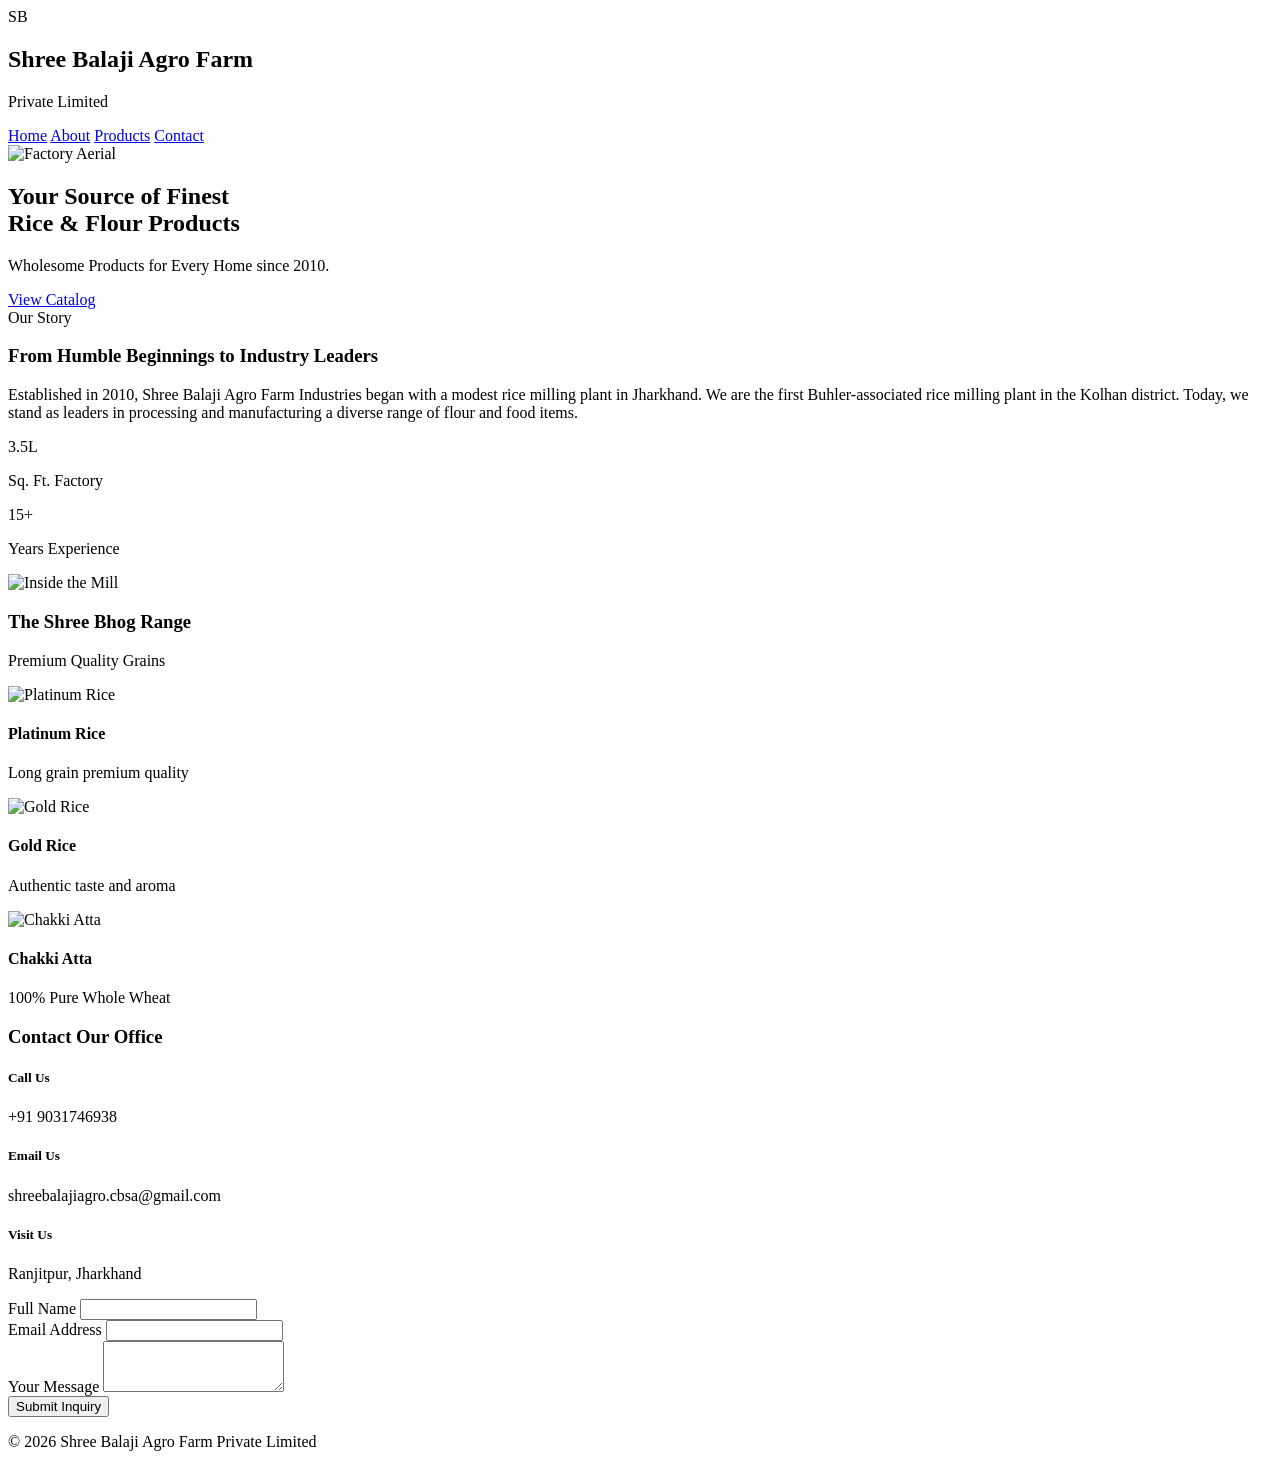
==== index.html @ 54432631 "Add files via upload" ====
<!DOCTYPE html>
<html lang="en">
<head>
    <meta charset="UTF-8">
    <meta name="viewport" content="width=device-width, initial-scale=1.0">
    <title>Shree Balaji Agro Farm Pvt Ltd</title>
    <script src="https://cdn.tailwindcss.com"></script>
    <link href="https://fonts.googleapis.com/css2?family=Playfair+Display:wght@700&family=Inter:wght@300;400;600&display=swap" rel="stylesheet">
    <script>
        tailwind.config = {
            theme: {
                extend: {
                    colors: {
                        'brand-green': '#2D3319',
                        'brand-cream': '#F5F5DC',
                        'brand-gold': '#C5A059',
                    },
                    fontFamily: {
                        serif: ['Playfair Display', 'serif'],
                        sans: ['Inter', 'sans-serif'],
                    }
                }
            }
        }
    </script>
    <style>
        html { scroll-behavior: smooth; }
    </style>
</head>
<body class="bg-brand-green text-brand-cream font-sans">

    <nav class="fixed w-full z-50 bg-brand-green/95 border-b border-white/10">
        <div class="max-w-7xl mx-auto px-4 h-20 flex justify-between items-center">
            <div class="flex items-center gap-4">
                <div class="h-12 w-12 bg-brand-gold rounded-full flex items-center justify-center font-serif text-brand-green font-bold">SB</div>
                <div>
                    <h1 class="text-sm font-semibold uppercase tracking-widest">Shree Balaji Agro Farm</h1>
                    <p class="text-[10px] text-brand-gold uppercase">Private Limited</p>
                </div>
            </div>
            <div class="hidden md:flex gap-8 font-medium text-sm uppercase tracking-widest">
                <a href="#home" class="hover:text-brand-gold transition">Home</a>
                <a href="#about" class="hover:text-brand-gold transition">About</a>
                <a href="#products" class="hover:text-brand-gold transition">Products</a>
                <a href="#contact" class="hover:text-brand-gold transition">Contact</a>
            </div>
        </div>
    </nav>

    <section id="home" class="relative h-screen flex items-center justify-center">
        <div class="absolute inset-0 z-0">
            <img src="images/factory-aerial.jpg" alt="Factory Aerial" class="w-full h-full object-cover opacity-30">
        </div>
        
        <div class="relative z-10 text-center px-4">
            <h2 class="font-serif text-5xl md:text-7xl mb-6 leading-tight">Your Source of Finest <br><span class="text-brand-gold italic">Rice & Flour Products</span></h2>
            <p class="text-lg md:text-xl max-w-2xl mx-auto mb-10 font-light opacity-80">Wholesome Products for Every Home since 2010.</p>
            <a href="#products" class="px-10 py-4 border border-brand-gold text-brand-gold hover:bg-brand-gold hover:text-brand-green transition-all duration-500 font-bold uppercase tracking-[0.2em] text-sm">View Catalog</a>
        </div>
    </section>

    <section id="about" class="py-24 px-6 bg-black/20">
        <div class="max-w-6xl mx-auto grid md:grid-cols-2 gap-16 items-center">
            <div>
                <span class="text-brand-gold uppercase tracking-widest text-sm font-bold">Our Story</span>
                <h3 class="font-serif text-4xl mt-4 mb-6">From Humble Beginnings to Industry Leaders</h3>
                <p class="text-lg leading-relaxed text-brand-cream/70 mb-8">
                    Established in 2010, Shree Balaji Agro Farm Industries began with a modest rice milling plant in Jharkhand. We are the first Buhler-associated rice milling plant in the Kolhan district. Today, we stand as leaders in processing and manufacturing a diverse range of flour and food items.
                </p>
                <div class="grid grid-cols-2 gap-8 border-t border-brand-gold/30 pt-8">
                    <div>
                        <p class="text-4xl font-serif text-brand-gold">3.5L</p>
                        <p class="text-xs uppercase tracking-widest opacity-60">Sq. Ft. Factory</p>
                    </div>
                    <div>
                        <p class="text-4xl font-serif text-brand-gold">15+</p>
                        <p class="text-xs uppercase tracking-widest opacity-60">Years Experience</p>
                    </div>
                </div>
            </div>
            <div class="relative">
                <img src="images/factory-inside.jpg" alt="Inside the Mill" class="rounded-sm shadow-2xl grayscale hover:grayscale-0 transition duration-700 border border-white/10">
            </div>
        </div>
    </section>

    <section id="products" class="py-24 px-6">
        <div class="max-w-7xl mx-auto">
            <div class="text-center mb-20">
                <h3 class="font-serif text-5xl mb-4">The Shree Bhog Range</h3>
                <p class="text-brand-gold uppercase tracking-[0.3em] text-xs">Premium Quality Grains</p>
            </div>
            
            <div class="grid grid-cols-1 md:grid-cols-3 gap-10">
                <div class="group border border-white/5 bg-white/5 p-8 text-center hover:bg-white/10 transition">
                    <img src="images/rice-platinum.png" alt="Platinum Rice" class="h-64 mx-auto mb-6 object-contain group-hover:scale-105 transition duration-500">
                    <h4 class="font-serif text-2xl text-brand-gold">Platinum Rice</h4>
                    <p class="text-sm opacity-60 mt-2 italic font-light">Long grain premium quality</p>
                </div>
                <div class="group border border-white/5 bg-white/5 p-8 text-center hover:bg-white/10 transition">
                    <img src="images/rice-gold.png" alt="Gold Rice" class="h-64 mx-auto mb-6 object-contain group-hover:scale-105 transition duration-500">
                    <h4 class="font-serif text-2xl text-brand-gold">Gold Rice</h4>
                    <p class="text-sm opacity-60 mt-2 italic font-light">Authentic taste and aroma</p>
                </div>
                <div class="group border border-white/5 bg-white/5 p-8 text-center hover:bg-white/10 transition">
                    <img src="images/atta-chakki.png" alt="Chakki Atta" class="h-64 mx-auto mb-6 object-contain group-hover:scale-105 transition duration-500">
                    <h4 class="font-serif text-2xl text-brand-gold">Chakki Atta</h4>
                    <p class="text-sm opacity-60 mt-2 italic font-light">100% Pure Whole Wheat</p>
                </div>
            </div>
        </div>
    </section>

    <section id="contact" class="py-24 px-6 bg-brand-cream text-brand-green">
        <div class="max-w-5xl mx-auto text-center">
            <h3 class="font-serif text-5xl mb-12">Contact Our Office</h3>
            <div class="grid md:grid-cols-3 gap-12 mb-16">
                <div>
                    <h5 class="font-bold uppercase text-xs tracking-widest mb-2">Call Us</h5>
                    <p class="text-xl">+91 9031746938</p>
                </div>
                <div>
                    <h5 class="font-bold uppercase text-xs tracking-widest mb-2">Email Us</h5>
                    <p class="text-xl">shreebalajiagro.cbsa@gmail.com</p>
                </div>
                <div>
                    <h5 class="font-bold uppercase text-xs tracking-widest mb-2">Visit Us</h5>
                    <p class="text-xl">Ranjitpur, Jharkhand</p>
                </div>
            </div>
            
            <div class="max-w-2xl mx-auto bg-white p-10 shadow-xl">
                <form class="grid grid-cols-1 gap-6 text-left">
                    <div>
                        <label class="text-xs font-bold uppercase tracking-widest mb-2 block">Full Name</label>
                        <input type="text" class="w-full border-b-2 border-brand-green/10 py-2 focus:border-brand-green outline-none transition">
                    </div>
                    <div>
                        <label class="text-xs font-bold uppercase tracking-widest mb-2 block">Email Address</label>
                        <input type="email" class="w-full border-b-2 border-brand-green/10 py-2 focus:border-brand-green outline-none transition">
                    </div>
                    <div>
                        <label class="text-xs font-bold uppercase tracking-widest mb-2 block">Your Message</label>
                        <textarea rows="3" class="w-full border-b-2 border-brand-green/10 py-2 focus:border-brand-green outline-none transition"></textarea>
                    </div>
                    <button class="bg-brand-green text-brand-cream py-4 font-bold uppercase tracking-widest mt-4 hover:bg-black transition">Submit Inquiry</button>
                </form>
            </div>
        </div>
    </section>

    <footer class="py-12 bg-brand-green text-center">
        <p class="text-[10px] uppercase tracking-[0.5em] opacity-40">© 2026 Shree Balaji Agro Farm Private Limited</p>
    </footer>

</body>
</html>
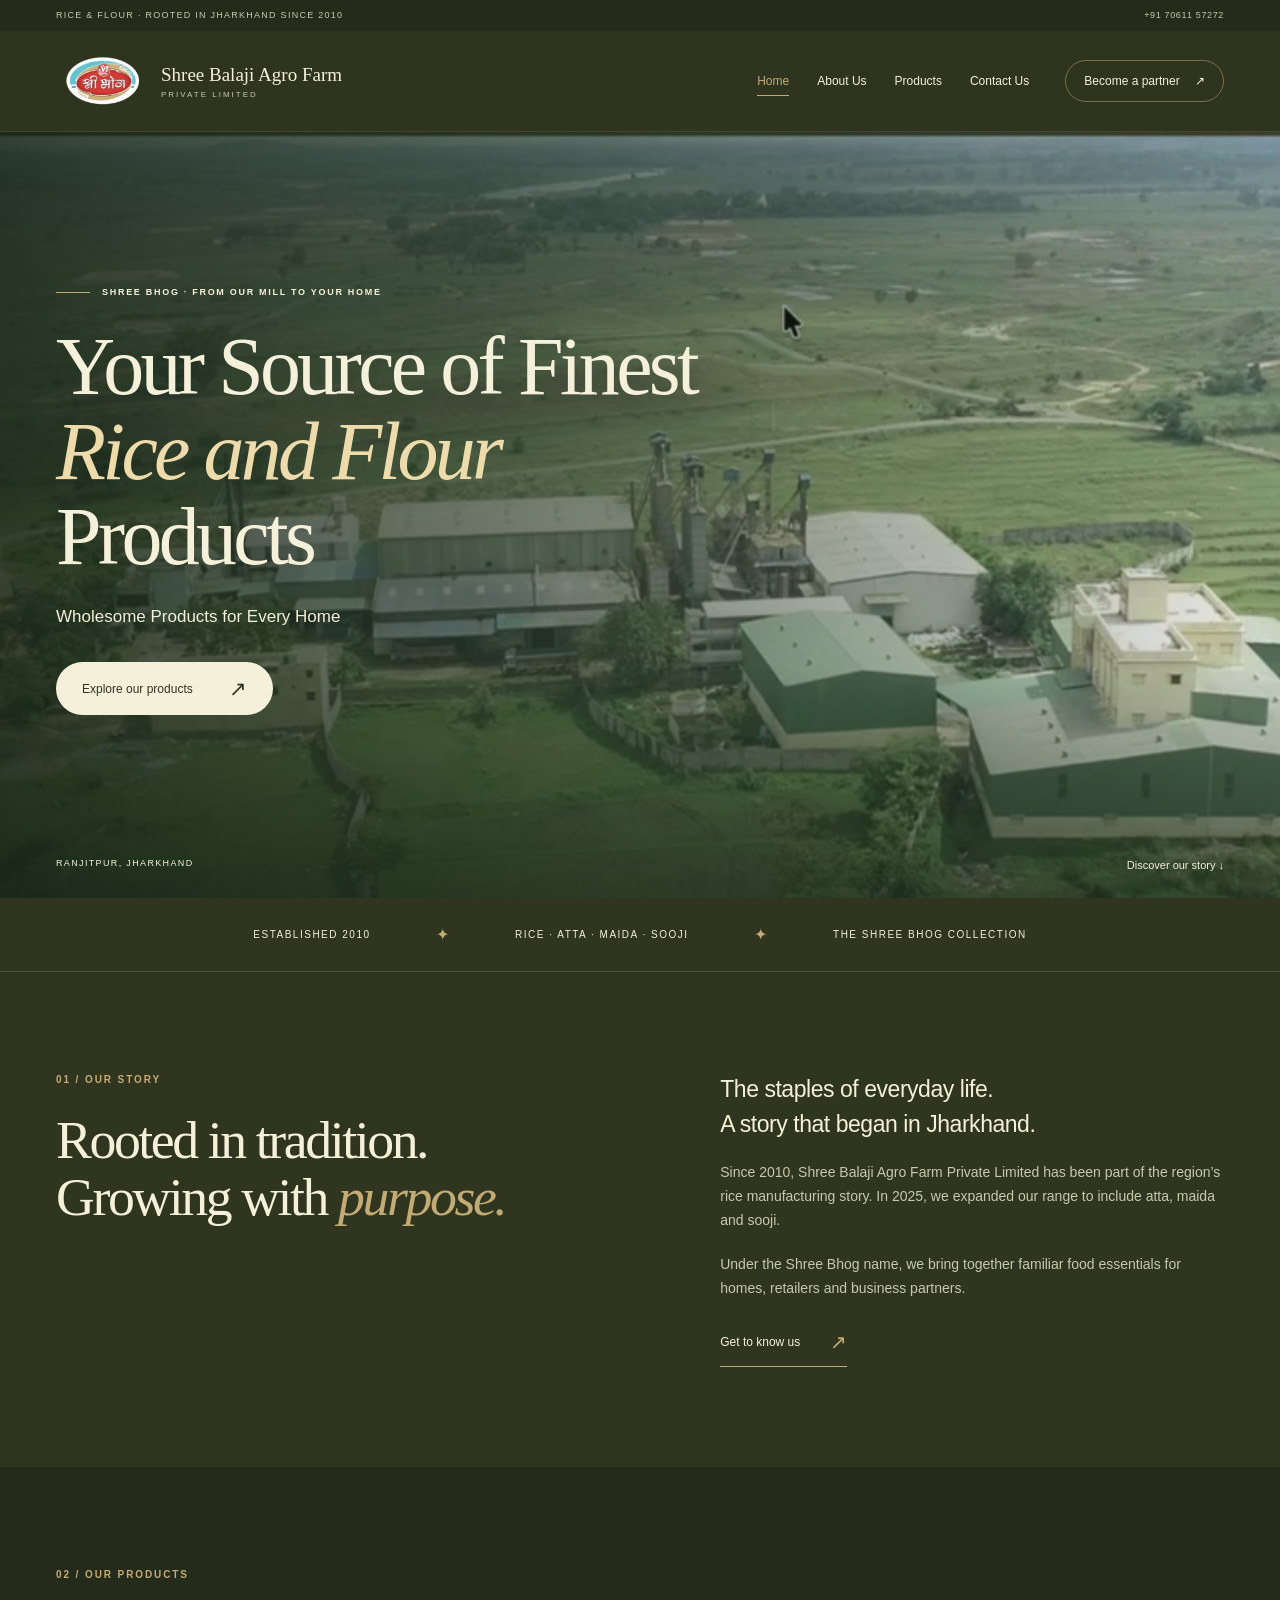
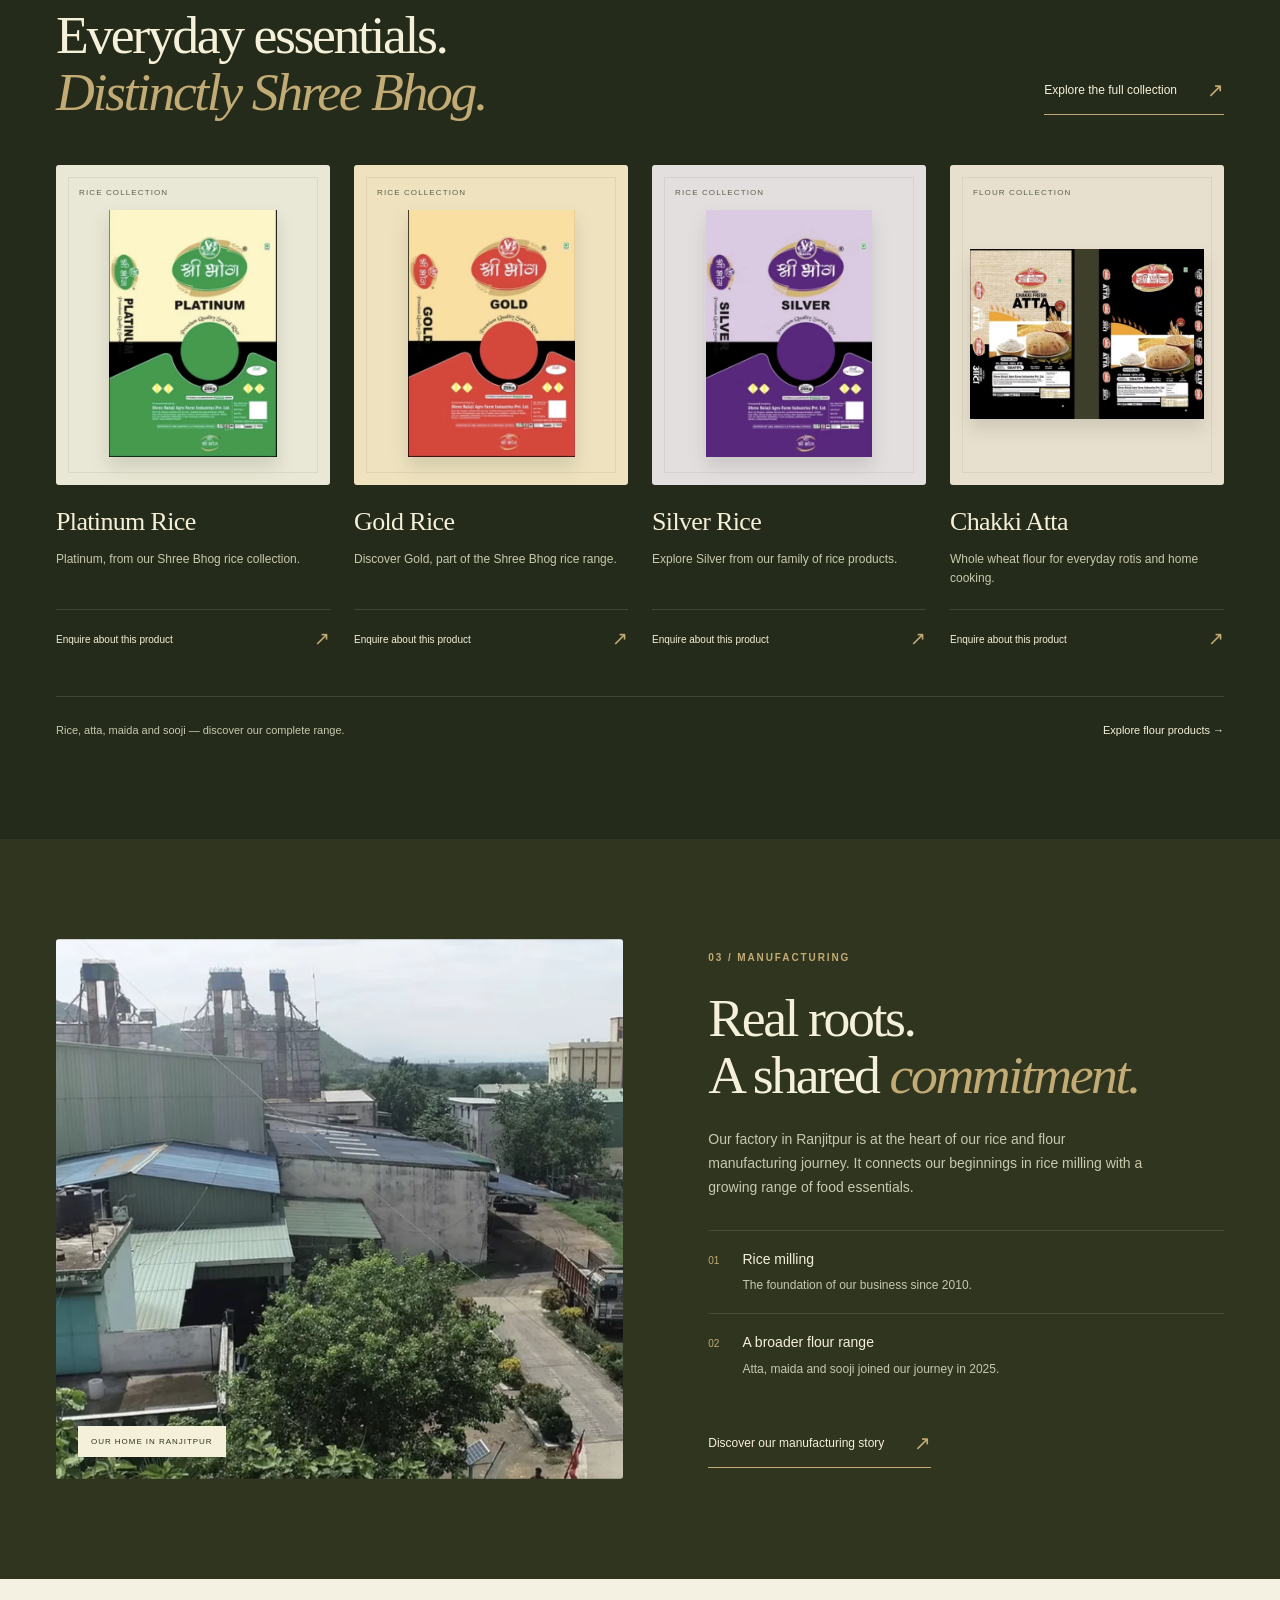
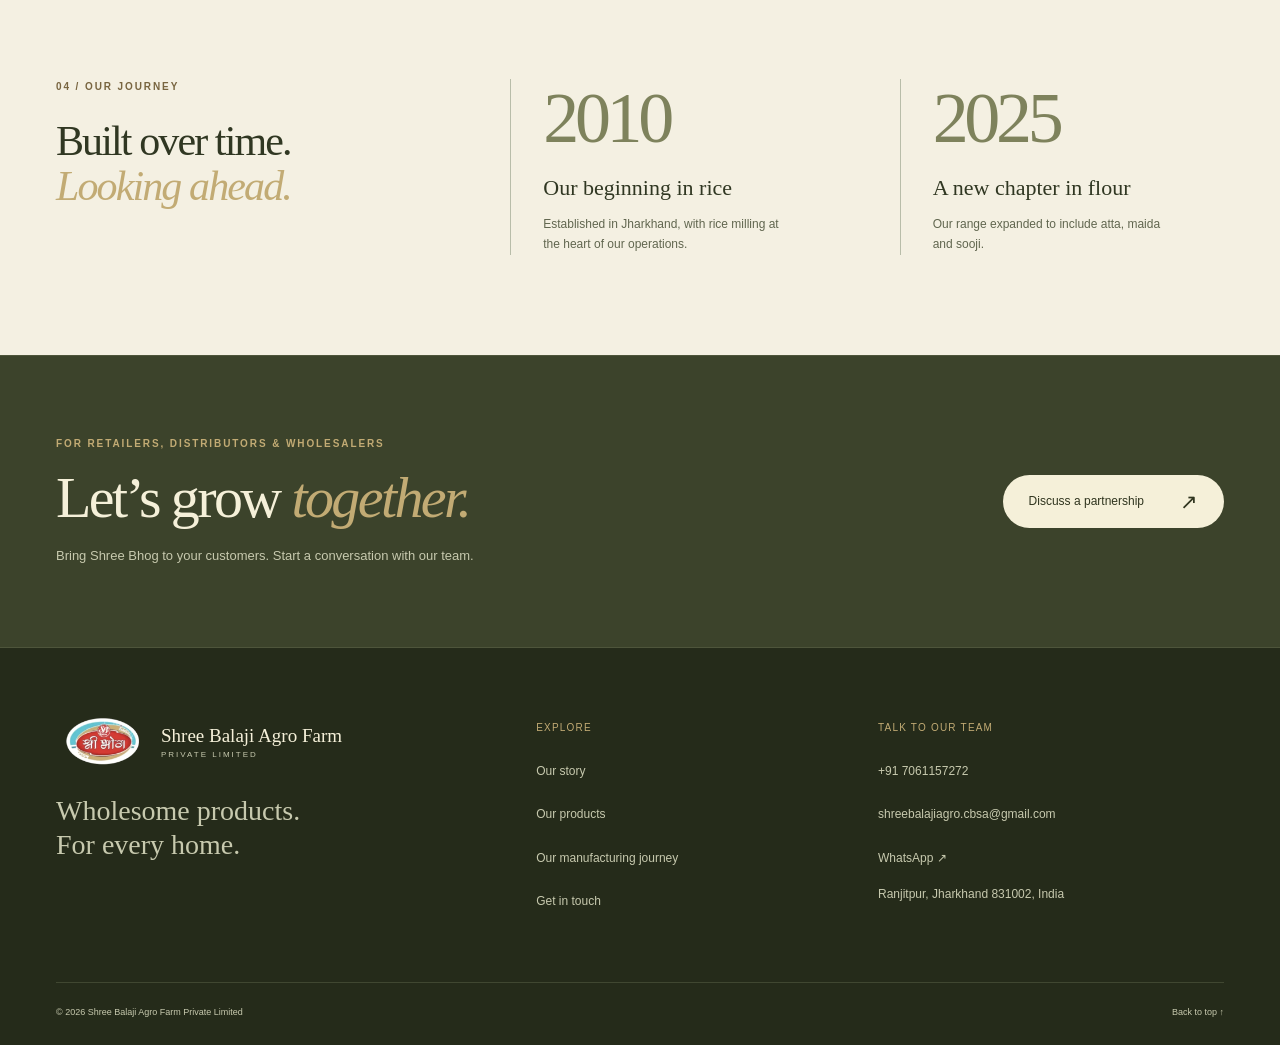
==== commit ea7e45dd: "Build four-page Wix-inspired website with preserved assets and webhook-ready enquiries" ====
--- a/index.html
+++ b/index.html
@@ -1,157 +1,207 @@
-<!DOCTYPE html>
+<!doctype html>
 <html lang="en">
-<head>
-    <meta charset="UTF-8">
-    <meta name="viewport" content="width=device-width, initial-scale=1.0">
-    <title>Shree Balaji Agro Farm Pvt Ltd</title>
-    <script src="https://cdn.tailwindcss.com"></script>
-    <link href="https://fonts.googleapis.com/css2?family=Playfair+Display:wght@700&family=Inter:wght@300;400;600&display=swap" rel="stylesheet">
-    <script>
-        tailwind.config = {
-            theme: {
-                extend: {
-                    colors: {
-                        'brand-green': '#2D3319',
-                        'brand-cream': '#F5F5DC',
-                        'brand-gold': '#C5A059',
-                    },
-                    fontFamily: {
-                        serif: ['Playfair Display', 'serif'],
-                        sans: ['Inter', 'sans-serif'],
-                    }
-                }
-            }
-        }
+  <head>
+    <meta charset="utf-8">
+    <meta name="viewport" content="width=device-width, initial-scale=1">
+    <meta name="theme-color" content="#30351f"><title>Shree Balaji Agro Farm Private Limited | Rice & Flour</title>
+    <meta name="description" content="Discover Shree Bhog rice, atta, maida and sooji from Shree Balaji Agro Farm Private Limited in Ranjitpur, Jharkhand.">
+    <meta property="og:title" content="Shree Balaji Agro Farm Private Limited | Rice & Flour">
+    <meta property="og:description" content="Discover Shree Bhog rice, atta, maida and sooji from Shree Balaji Agro Farm Private Limited in Ranjitpur, Jharkhand.">
+    <meta property="og:type" content="website">
+    <link rel="icon" href="assets/images/logo-600.webp" type="image/webp">
+    <link rel="stylesheet" href="css/styles.css">
+    <script src="js/config.js" defer>
     </script>
-    <style>
-        html { scroll-behavior: smooth; }
-    </style>
-</head>
-<body class="bg-brand-green text-brand-cream font-sans">
-
-    <nav class="fixed w-full z-50 bg-brand-green/95 border-b border-white/10">
-        <div class="max-w-7xl mx-auto px-4 h-20 flex justify-between items-center">
-            <div class="flex items-center gap-4">
-                <div class="h-12 w-12 bg-brand-gold rounded-full flex items-center justify-center font-serif text-brand-green font-bold">SB</div>
-                <div>
-                    <h1 class="text-sm font-semibold uppercase tracking-widest">Shree Balaji Agro Farm</h1>
-                    <p class="text-[10px] text-brand-gold uppercase">Private Limited</p>
-                </div>
+    <script src="js/script.js" defer>
+    </script>
+  </head>
+  <body id="top"><a class="skip-link" href="#main">Skip to content</a>
+    <div class="topbar"><span>RICE & FLOUR · ROOTED IN JHARKHAND SINCE 2010</span><a href="tel:+917061157272">+91 70611 57272</a>
+    </div>
+    <header class="site-header">
+      <div class="header-inner"><a class="brand" href="index.html" aria-label="Shree Balaji Agro Farm Private Limited home"><img src="assets/images/logo-600.webp" width="91" height="55" alt="Shree Bhog"><span>Shree Balaji Agro Farm<small>PRIVATE LIMITED</small></span></a>
+        <button class="menu-toggle" type="button" aria-expanded="false" aria-controls="main-nav" hidden>Menu <span aria-hidden="true">☰</span>
+        </button>
+        <nav id="main-nav" aria-label="Main navigation"><a href="index.html" aria-current=page>Home</a><a href="about.html" >About Us</a><a href="products.html" >Products</a><a href="contact.html" >Contact Us</a><a class="nav-cta" href="contact.html?business=Distributor">Become a partner <span aria-hidden="true">↗</span></a>
+        </nav>
+      </div>
+    </header>
+    <main id="main">
+      <section class="home-hero" aria-labelledby="hero-title"><img class="hero-image" src="assets/images/factory-aerial-1600.webp" srcset="assets/images/factory-aerial-800.webp 800w, assets/images/factory-aerial-1600.webp 1600w, assets/images/factory-aerial-2400.webp 2400w" sizes="(max-width: 760px) 100vw, 90vw" alt="Aerial view of the Shree Balaji Agro Farm premises in Ranjitpur" width="2612" height="774" fetchpriority=high decoding="async">
+        <div class="hero-shade">
+        </div>
+        <div class="wrap hero-content">
+          <p class="eyebrow"><span class="gold-line"></span> SHREE BHOG · FROM OUR MILL TO YOUR HOME
+          </p>
+          <h1 id="hero-title">Your Source of Finest<br><em>Rice and Flour</em><br>Products
+          </h1>
+          <p class="hero-tagline">Wholesome Products for Every Home
+          </p>
+          <a class="button button-cream" href="products.html">Explore our products <span aria-hidden="true">↗</span></a>
+        </div>
+        <div class="hero-caption"><span>RANJITPUR, JHARKHAND</span><a href="#introduction">Discover our story ↓</a>
+        </div>
+      </section>
+      <div class="heritage-strip"><span>ESTABLISHED 2010</span><span class="ornament">✦</span><span>RICE · ATTA · MAIDA · SOOJI</span><span class="ornament">✦</span><span>THE SHREE BHOG COLLECTION</span>
+      </div>
+      <section id="introduction" class="wrap section intro-grid">
+        <div class="reveal">
+          <p class="eyebrow">01 / OUR STORY
+          </p>
+          <h2>Rooted in tradition.<br>Growing with <em>purpose.</em>
+          </h2>
+        </div>
+        <div class="intro-copy reveal">
+          <p class="lead">The staples of everyday life.<br>A story that began in Jharkhand.
+          </p>
+          <p>Since 2010, Shree Balaji Agro Farm Private Limited has been part of the region’s rice manufacturing story. In 2025, we expanded our range to include atta, maida and sooji.
+          </p>
+          <p>Under the Shree Bhog name, we bring together familiar food essentials for homes, retailers and business partners.
+          </p>
+          <a class="text-link" href="about.html">Get to know us <span aria-hidden="true">↗</span></a>
+        </div>
+      </section>
+      <section class="collection section">
+        <div class="wrap">
+          <div class="section-heading reveal">
+            <div>
+              <p class="eyebrow">02 / OUR PRODUCTS
+              </p>
+              <h2>Everyday essentials.<br><em>Distinctly Shree Bhog.</em>
+              </h2>
             </div>
-            <div class="hidden md:flex gap-8 font-medium text-sm uppercase tracking-widest">
-                <a href="#home" class="hover:text-brand-gold transition">Home</a>
-                <a href="#about" class="hover:text-brand-gold transition">About</a>
-                <a href="#products" class="hover:text-brand-gold transition">Products</a>
-                <a href="#contact" class="hover:text-brand-gold transition">Contact</a>
+            <a class="text-link" href="products.html">Explore the full collection <span aria-hidden="true">↗</span></a>
+          </div>
+          <div class="product-grid featured">
+            <article class="product-card">
+              <div class="product-art rice-platinum"><span class="product-kicker">RICE COLLECTION</span><img src="assets/images/rice-platinum-600.webp" alt="Platinum Rice original packaging artwork" width="400" height="560" loading="lazy" decoding="async">
+              </div>
+              <div class="product-body">
+                <h3>Platinum Rice
+                </h3>
+                <p>Platinum, from our Shree Bhog rice collection.
+                </p>
+                <a class="product-enquiry" href="contact.html?product=Platinum%20Rice">Enquire about this product <span aria-hidden="true">↗</span><span class="sr-only">: Platinum Rice</span></a>
+              </div>
+            </article>
+            <article class="product-card">
+              <div class="product-art rice-gold"><span class="product-kicker">RICE COLLECTION</span><img src="assets/images/rice-gold-600.webp" alt="Gold Rice original packaging artwork" width="400" height="560" loading="lazy" decoding="async">
+              </div>
+              <div class="product-body">
+                <h3>Gold Rice
+                </h3>
+                <p>Discover Gold, part of the Shree Bhog rice range.
+                </p>
+                <a class="product-enquiry" href="contact.html?product=Gold%20Rice">Enquire about this product <span aria-hidden="true">↗</span><span class="sr-only">: Gold Rice</span></a>
+              </div>
+            </article>
+            <article class="product-card">
+              <div class="product-art rice-silver"><span class="product-kicker">RICE COLLECTION</span><img src="assets/images/rice-silver-600.webp" alt="Silver Rice original packaging artwork" width="400" height="560" loading="lazy" decoding="async">
+              </div>
+              <div class="product-body">
+                <h3>Silver Rice
+                </h3>
+                <p>Explore Silver from our family of rice products.
+                </p>
+                <a class="product-enquiry" href="contact.html?product=Silver%20Rice">Enquire about this product <span aria-hidden="true">↗</span><span class="sr-only">: Silver Rice</span></a>
+              </div>
+            </article>
+            <article class="product-card">
+              <div class="product-art atta-chakki"><span class="product-kicker">FLOUR COLLECTION</span><img src="assets/images/atta-chakki-600.webp" alt="Chakki Atta original packaging artwork" width="400" height="560" loading="lazy" decoding="async">
+              </div>
+              <div class="product-body">
+                <h3>Chakki Atta
+                </h3>
+                <p>Whole wheat flour for everyday rotis and home cooking.
+                </p>
+                <a class="product-enquiry" href="contact.html?product=Chakki%20Atta">Enquire about this product <span aria-hidden="true">↗</span><span class="sr-only">: Chakki Atta</span></a>
+              </div>
+            </article>
+          </div>
+          <div class="collection-bottom"><span>Rice, atta, maida and sooji — discover our complete range.</span><a href="products.html#flour">Explore flour products →</a>
+          </div>
+        </div>
+      </section>
+      <section class="wrap section factory-grid">
+        <div class="factory-photo reveal"><img class="" src="assets/images/factory-inside-1600.webp" srcset="assets/images/factory-inside-800.webp 800w, assets/images/factory-inside-1600.webp 1600w, assets/images/factory-inside-2400.webp 1642w" sizes="(max-width: 760px) 100vw, 90vw" alt="Exterior buildings and courtyard at the Shree Balaji Agro Farm premises" width="1642" height="794" loading=lazy decoding="async"><span>OUR HOME IN RANJITPUR</span>
+        </div>
+        <div class="factory-copy reveal">
+          <p class="eyebrow">03 / MANUFACTURING
+          </p>
+          <h2>Real roots.<br>A shared <em>commitment.</em>
+          </h2>
+          <p>Our factory in Ranjitpur is at the heart of our rice and flour manufacturing journey. It connects our beginnings in rice milling with a growing range of food essentials.
+          </p>
+          <div class="simple-facts">
+            <div><span>01</span>
+              <p><strong>Rice milling</strong>The foundation of our business since 2010.
+              </p>
             </div>
-        </div>
-    </nav>
-
-    <section id="home" class="relative h-screen flex items-center justify-center">
-        <div class="absolute inset-0 z-0">
-            <img src="images/factory-aerial.jpg" alt="Factory Aerial" class="w-full h-full object-cover opacity-30">
-        </div>
-        
-        <div class="relative z-10 text-center px-4">
-            <h2 class="font-serif text-5xl md:text-7xl mb-6 leading-tight">Your Source of Finest <br><span class="text-brand-gold italic">Rice & Flour Products</span></h2>
-            <p class="text-lg md:text-xl max-w-2xl mx-auto mb-10 font-light opacity-80">Wholesome Products for Every Home since 2010.</p>
-            <a href="#products" class="px-10 py-4 border border-brand-gold text-brand-gold hover:bg-brand-gold hover:text-brand-green transition-all duration-500 font-bold uppercase tracking-[0.2em] text-sm">View Catalog</a>
-        </div>
-    </section>
-
-    <section id="about" class="py-24 px-6 bg-black/20">
-        <div class="max-w-6xl mx-auto grid md:grid-cols-2 gap-16 items-center">
-            <div>
-                <span class="text-brand-gold uppercase tracking-widest text-sm font-bold">Our Story</span>
-                <h3 class="font-serif text-4xl mt-4 mb-6">From Humble Beginnings to Industry Leaders</h3>
-                <p class="text-lg leading-relaxed text-brand-cream/70 mb-8">
-                    Established in 2010, Shree Balaji Agro Farm Industries began with a modest rice milling plant in Jharkhand. We are the first Buhler-associated rice milling plant in the Kolhan district. Today, we stand as leaders in processing and manufacturing a diverse range of flour and food items.
-                </p>
-                <div class="grid grid-cols-2 gap-8 border-t border-brand-gold/30 pt-8">
-                    <div>
-                        <p class="text-4xl font-serif text-brand-gold">3.5L</p>
-                        <p class="text-xs uppercase tracking-widest opacity-60">Sq. Ft. Factory</p>
-                    </div>
-                    <div>
-                        <p class="text-4xl font-serif text-brand-gold">15+</p>
-                        <p class="text-xs uppercase tracking-widest opacity-60">Years Experience</p>
-                    </div>
-                </div>
+            <div><span>02</span>
+              <p><strong>A broader flour range</strong>Atta, maida and sooji joined our journey in 2025.
+              </p>
             </div>
-            <div class="relative">
-                <img src="images/factory-inside.jpg" alt="Inside the Mill" class="rounded-sm shadow-2xl grayscale hover:grayscale-0 transition duration-700 border border-white/10">
-            </div>
-        </div>
-    </section>
-
-    <section id="products" class="py-24 px-6">
-        <div class="max-w-7xl mx-auto">
-            <div class="text-center mb-20">
-                <h3 class="font-serif text-5xl mb-4">The Shree Bhog Range</h3>
-                <p class="text-brand-gold uppercase tracking-[0.3em] text-xs">Premium Quality Grains</p>
-            </div>
-            
-            <div class="grid grid-cols-1 md:grid-cols-3 gap-10">
-                <div class="group border border-white/5 bg-white/5 p-8 text-center hover:bg-white/10 transition">
-                    <img src="images/rice-platinum.png" alt="Platinum Rice" class="h-64 mx-auto mb-6 object-contain group-hover:scale-105 transition duration-500">
-                    <h4 class="font-serif text-2xl text-brand-gold">Platinum Rice</h4>
-                    <p class="text-sm opacity-60 mt-2 italic font-light">Long grain premium quality</p>
-                </div>
-                <div class="group border border-white/5 bg-white/5 p-8 text-center hover:bg-white/10 transition">
-                    <img src="images/rice-gold.png" alt="Gold Rice" class="h-64 mx-auto mb-6 object-contain group-hover:scale-105 transition duration-500">
-                    <h4 class="font-serif text-2xl text-brand-gold">Gold Rice</h4>
-                    <p class="text-sm opacity-60 mt-2 italic font-light">Authentic taste and aroma</p>
-                </div>
-                <div class="group border border-white/5 bg-white/5 p-8 text-center hover:bg-white/10 transition">
-                    <img src="images/atta-chakki.png" alt="Chakki Atta" class="h-64 mx-auto mb-6 object-contain group-hover:scale-105 transition duration-500">
-                    <h4 class="font-serif text-2xl text-brand-gold">Chakki Atta</h4>
-                    <p class="text-sm opacity-60 mt-2 italic font-light">100% Pure Whole Wheat</p>
-                </div>
-            </div>
-        </div>
-    </section>
-
-    <section id="contact" class="py-24 px-6 bg-brand-cream text-brand-green">
-        <div class="max-w-5xl mx-auto text-center">
-            <h3 class="font-serif text-5xl mb-12">Contact Our Office</h3>
-            <div class="grid md:grid-cols-3 gap-12 mb-16">
-                <div>
-                    <h5 class="font-bold uppercase text-xs tracking-widest mb-2">Call Us</h5>
-                    <p class="text-xl">+91 9031746938</p>
-                </div>
-                <div>
-                    <h5 class="font-bold uppercase text-xs tracking-widest mb-2">Email Us</h5>
-                    <p class="text-xl">shreebalajiagro.cbsa@gmail.com</p>
-                </div>
-                <div>
-                    <h5 class="font-bold uppercase text-xs tracking-widest mb-2">Visit Us</h5>
-                    <p class="text-xl">Ranjitpur, Jharkhand</p>
-                </div>
-            </div>
-            
-            <div class="max-w-2xl mx-auto bg-white p-10 shadow-xl">
-                <form class="grid grid-cols-1 gap-6 text-left">
-                    <div>
-                        <label class="text-xs font-bold uppercase tracking-widest mb-2 block">Full Name</label>
-                        <input type="text" class="w-full border-b-2 border-brand-green/10 py-2 focus:border-brand-green outline-none transition">
-                    </div>
-                    <div>
-                        <label class="text-xs font-bold uppercase tracking-widest mb-2 block">Email Address</label>
-                        <input type="email" class="w-full border-b-2 border-brand-green/10 py-2 focus:border-brand-green outline-none transition">
-                    </div>
-                    <div>
-                        <label class="text-xs font-bold uppercase tracking-widest mb-2 block">Your Message</label>
-                        <textarea rows="3" class="w-full border-b-2 border-brand-green/10 py-2 focus:border-brand-green outline-none transition"></textarea>
-                    </div>
-                    <button class="bg-brand-green text-brand-cream py-4 font-bold uppercase tracking-widest mt-4 hover:bg-black transition">Submit Inquiry</button>
-                </form>
-            </div>
-        </div>
-    </section>
-
-    <footer class="py-12 bg-brand-green text-center">
-        <p class="text-[10px] uppercase tracking-[0.5em] opacity-40">© 2026 Shree Balaji Agro Farm Private Limited</p>
+          </div>
+          <a class="text-link" href="about.html#manufacturing">Discover our manufacturing story <span aria-hidden="true">↗</span></a>
+        </div>
+      </section>
+      <section class="milestones section">
+        <div class="wrap">
+          <div>
+            <p class="eyebrow">04 / OUR JOURNEY
+            </p>
+            <h2>Built over time.<br><em>Looking ahead.</em>
+            </h2>
+          </div>
+          <div class="milestone"><span>2010</span>
+            <h3>Our beginning in rice
+            </h3>
+            <p>Established in Jharkhand, with rice milling at the heart of our operations.
+            </p>
+          </div>
+          <div class="milestone"><span>2025</span>
+            <h3>A new chapter in flour
+            </h3>
+            <p>Our range expanded to include atta, maida and sooji.
+            </p>
+          </div>
+        </div>
+      </section>
+      <section class="partner-band">
+        <div class="wrap">
+          <div>
+            <p class="eyebrow">FOR RETAILERS, DISTRIBUTORS & WHOLESALERS
+            </p>
+            <h2>Let’s grow <em>together.</em>
+            </h2>
+            <p>Bring Shree Bhog to your customers. Start a conversation with our team.
+            </p>
+          </div>
+          <a class="button button-cream" href="contact.html?business=Distributor">Discuss a partnership <span aria-hidden="true">↗</span></a>
+        </div>
+      </section>
+    </main>
+    <footer class="site-footer">
+      <div class="wrap footer-grid">
+        <div class="footer-brand"><a class="brand" href="index.html"><img src="assets/images/logo-600.webp" width="91" height="55" alt="Shree Bhog"><span>Shree Balaji Agro Farm<small>PRIVATE LIMITED</small></span></a>
+          <p>Wholesome products.<br>For every home.
+          </p>
+        </div>
+        <div>
+          <h2>Explore
+          </h2>
+          <a href="about.html">Our story</a><a href="products.html">Our products</a><a href="about.html#manufacturing">Our manufacturing journey</a><a href="contact.html">Get in touch</a>
+        </div>
+        <div>
+          <h2>Talk to our team
+          </h2>
+          <a href="tel:+917061157272">+91 7061157272</a><a href="mailto:shreebalajiagro.cbsa@gmail.com">shreebalajiagro.cbsa@gmail.com</a><a href="https://wa.me/917061157272" target="_blank" rel="noopener noreferrer">WhatsApp <span aria-hidden="true">↗</span></a>
+          <p>Ranjitpur, Jharkhand 831002, India
+          </p>
+        </div>
+      </div>
+      <div class="wrap footer-bottom"><span>© <span data-year>2026</span> Shree Balaji Agro Farm Private Limited</span><a href="#top">Back to top ↑</a>
+      </div>
     </footer>
-
-</body>
+  </body>
 </html>
--- a/css/styles.css
+++ b/css/styles.css
@@ -0,0 +1,1613 @@
+/* SHREE BALAJI AGRO FARM — shared design system.
+   Edit these tokens to change the site-wide palette and typography. */
+:root {
+  --olive:#30351f;
+  --olive-deep:#252b1a;
+  --olive-light:#3c432b;
+  --cream:#f5f0d9;
+  --paper:#f4f0e2;
+  --gold:#c2ab74;
+  --muted:#c7c9ae;
+  --ink:#303722;
+  --line:#69705366;
+  --serif:Georgia,'Times New Roman',serif;
+  --sans:'Avenir Next','Segoe UI',Arial,sans-serif;
+}
+* {
+  box-sizing:border-box;
+}
+html {
+  scroll-behavior:smooth;
+  scroll-padding-top:110px;
+}
+body {
+  margin:0;
+  background:var(--olive);
+  color:var(--cream);
+  font-family:var(--sans);
+  font-size:16px;
+  line-height:1.7;
+}
+a {
+  color:inherit;
+  text-decoration:none;
+}
+img {
+  display:block;
+  max-width:100%;
+}
+button,input,textarea,select {
+  font:inherit;
+}
+button {
+  cursor:pointer;
+}
+button:disabled {
+  cursor:not-allowed;
+}
+h1,h2,h3,p,figure {
+  margin:0;
+}
+h1,h2,h3 {
+  font-family:var(--serif);
+  font-weight:400;
+}
+h1,h2 {
+  letter-spacing:-.045em;
+  line-height:1.06;
+}
+h1 {
+  font-size:clamp(58px,6.6vw,100px);
+}
+h2 {
+  font-size:clamp(40px,4.2vw,64px);
+}
+h3 {
+  line-height:1.2;
+}
+em {
+  font-weight:400;
+  color:var(--gold);
+}
+a,button,input,select,textarea {
+  -webkit-tap-highlight-color:transparent;
+}
+a:focus-visible,button:focus-visible,input:focus-visible,select:focus-visible,textarea:focus-visible {
+  outline:3px solid var(--gold);
+  outline-offset:5px;
+}
+::selection {
+  background:var(--gold);
+  color:var(--olive-deep);
+}
+[hidden] {
+  display:none!important;
+}
+.wrap {
+  width:min(1320px,calc(100% - 112px));
+  margin-inline:auto;
+}
+.section {
+  padding-block:100px;
+}
+.eyebrow {
+  font-size:10px;
+  letter-spacing:.19em;
+  font-weight:600;
+  line-height:1.6;
+  margin-bottom:24px;
+  color:var(--gold);
+}
+.topbar {
+  background:var(--olive-deep);
+  padding:8px 56px;
+  display:flex;
+  justify-content:space-between;
+  font-size:9px;
+  letter-spacing:.14em;
+  color:var(--muted);
+}
+.topbar a {
+  letter-spacing:.07em;
+}
+.site-header {
+  position:sticky;
+  top:0;
+  z-index:50;
+  background:#30351ff7;
+  border-bottom:1px solid #aeb59025;
+  backdrop-filter:blur(12px);
+}
+.header-inner {
+  width:min(1400px,calc(100% - 112px));
+  margin:auto;
+  display:flex;
+  justify-content:space-between;
+  align-items:center;
+  min-height:100px;
+  gap:28px;
+}
+.brand {
+  display:flex;
+  align-items:center;
+  gap:15px;
+  flex-shrink:0;
+}
+.brand img {
+  width:90px;
+  height:57px;
+  object-fit:contain;
+}
+.brand>span {
+  font-family:var(--serif);
+  font-size:19px;
+  line-height:1.4;
+}
+.brand small {
+  display:block;
+  font-family:var(--sans);
+  font-size:8px;
+  letter-spacing:.25em;
+  color:var(--muted);
+}
+#main-nav {
+  display:flex;
+  align-items:center;
+  gap:28px;
+  font-size:12px;
+}
+#main-nav>a {
+  white-space:nowrap;
+}
+#main-nav>a[aria-current] {
+  color:var(--gold);
+}
+#main-nav>a:not(.nav-cta) {
+  position:relative;
+  padding:8px 0;
+}
+#main-nav>a:not(.nav-cta):after {
+  content:'';
+  height:1px;
+  width:0;
+  background:var(--gold);
+  position:absolute;
+  bottom:3px;
+  left:0;
+  transition:width .2s;
+}
+#main-nav>a:hover:after,#main-nav>a[aria-current]:after {
+  width:100%;
+}
+.nav-cta {
+  border:1px solid #c2ab7480;
+  border-radius:30px;
+  padding:10px 18px;
+  margin-left:8px;
+}
+.nav-cta span {
+  margin-left:12px;
+}
+.button {
+  display:inline-flex;
+  align-items:center;
+  justify-content:space-between;
+  gap:36px;
+  padding:15px 25px;
+  border:1px solid transparent;
+  border-radius:40px;
+  font-size:12px;
+  font-weight:500;
+  line-height:1.5;
+  transition:background .2s,transform .2s;
+}
+.button span {
+  font-size:21px;
+  line-height:1;
+}
+.button:hover:not(:disabled) {
+  transform:translateY(-2px);
+}
+.button-cream {
+  background:var(--cream);
+  color:var(--olive);
+}
+.button-cream:hover {
+  background:#e5d6a7;
+}
+.button-outline {
+  border-color:var(--gold);
+  color:var(--cream);
+}
+.button-outline:hover {
+  background:var(--olive-light);
+}
+.button-dark {
+  background:var(--olive);
+  color:var(--cream);
+}
+.button-dark:hover:not(:disabled) {
+  background:#424b30;
+}
+.text-link {
+  display:inline-flex;
+  gap:30px;
+  align-items:center;
+  border-bottom:1px solid var(--gold);
+  font-size:12px;
+  padding-bottom:7px;
+}
+.text-link span {
+  color:var(--gold);
+  font-size:20px;
+}
+.home-hero {
+  position:relative;
+  min-height:650px;
+  height:calc(100svh - 134px);
+  max-height:920px;
+  isolation:isolate;
+  display:flex;
+  align-items:center;
+}
+.hero-image {
+  position:absolute;
+  inset:0;
+  width:100%;
+  height:100%;
+  object-fit:cover;
+  object-position:50% 56%;
+  z-index:-3;
+}
+.hero-shade {
+  position:absolute;
+  inset:0;
+  z-index:-2;
+  background:linear-gradient(90deg,#172515d9 0%,#1d2e1c95 45%,#17281915 100%),linear-gradient(0deg,#1c2a1bb0,transparent 30%);
+}
+.hero-content {
+  padding-block:65px 95px;
+}
+.hero-content .eyebrow {
+  display:flex;
+  align-items:center;
+  color:var(--cream);
+  font-size:9px;
+  gap:12px;
+}
+.gold-line {
+  height:1px;
+  width:34px;
+  background:var(--gold);
+}
+.hero-content h1 {
+  font-size:clamp(58px,6.4vw,98px);
+  line-height:1.04;
+  max-width:920px;
+  text-shadow:0 2px 30px #17251520;
+}
+.hero-content em {
+  color:#eddbab;
+}
+.hero-tagline {
+  margin:24px 0 30px;
+  font-size:17px;
+  color:#f2efda;
+}
+.hero-caption {
+  position:absolute;
+  bottom:24px;
+  left:56px;
+  right:56px;
+  display:flex;
+  justify-content:space-between;
+  color:var(--cream);
+  font-size:9px;
+  letter-spacing:.15em;
+}
+.hero-caption a {
+  letter-spacing:0;
+  font-size:11px;
+}
+.heritage-strip {
+  border-bottom:1px solid var(--line);
+  padding:23px 56px;
+  display:flex;
+  justify-content:center;
+  gap:65px;
+  align-items:center;
+  font-size:10px;
+  letter-spacing:.15em;
+}
+.ornament {
+  font-size:16px;
+  color:var(--gold);
+}
+.intro-grid {
+  display:grid;
+  grid-template-columns:1.12fr 1fr;
+  gap:100px;
+}
+.intro-copy {
+  max-width:520px;
+}
+.intro-copy p {
+  font-size:14px;
+  color:var(--muted);
+  margin-bottom:20px;
+}
+.intro-copy .lead {
+  font-size:23px;
+  color:var(--cream);
+  line-height:1.5;
+  letter-spacing:-.02em;
+}
+.intro-copy .text-link {
+  margin-top:5px;
+}
+.collection {
+  background:var(--olive-deep);
+}
+.section-heading {
+  display:flex;
+  justify-content:space-between;
+  align-items:end;
+  gap:40px;
+  margin-bottom:44px;
+}
+.section-heading>p {
+  font-size:13px;
+  color:var(--muted);
+  max-width:300px;
+}
+.section-heading>.text-link {
+  margin-bottom:6px;
+}
+.product-grid {
+  display:grid;
+  grid-template-columns:repeat(4,minmax(0,1fr));
+  gap:24px;
+}
+.product-card {
+  min-width:0;
+  display:flex;
+  flex-direction:column;
+}
+.product-art {
+  background:#e9e7d5;
+  height:320px;
+  position:relative;
+  display:flex;
+  align-items:center;
+  justify-content:center;
+  padding:45px 28px 28px;
+  overflow:hidden;
+  border-radius:3px;
+}
+.product-art:after {
+  content:'';
+  position:absolute;
+  inset:12px;
+  border:1px solid #9e9b7c30;
+  pointer-events:none;
+}
+.product-kicker {
+  position:absolute;
+  top:21px;
+  left:23px;
+  font-size:8px;
+  letter-spacing:.14em;
+  color:#5a604a;
+}
+.product-art>img {
+  max-height:100%;
+  max-width:100%;
+  width:auto;
+  height:auto;
+  object-fit:contain;
+  filter:drop-shadow(0 10px 9px #242b1d22);
+  transition:transform .4s;
+}
+.product-card:hover .product-art>img {
+  transform:translateY(-5px);
+}
+.rice-gold {
+  background:#eee2bf;
+}
+.rice-silver {
+  background:#e3dfdf;
+}
+.atta-chakki {
+  background:#e8e0ce;
+  padding-inline:20px;
+}
+.product-body {
+  padding-top:21px;
+  flex:1;
+  display:flex;
+  flex-direction:column;
+}
+.product-body h3 {
+  font-size:26px;
+  letter-spacing:-.025em;
+}
+.product-body p {
+  font-size:12px;
+  color:var(--muted);
+  margin:12px 0 20px;
+  line-height:1.65;
+  flex:1;
+}
+.product-enquiry {
+  display:flex;
+  justify-content:space-between;
+  gap:8px;
+  align-items:center;
+  font-size:10px;
+  border-top:1px solid var(--line);
+  padding-top:13px;
+}
+.product-enquiry>span[aria-hidden] {
+  color:var(--gold);
+  font-size:19px;
+}
+.product-enquiry:hover {
+  color:var(--gold);
+}
+.collection-bottom {
+  display:flex;
+  justify-content:space-between;
+  gap:25px;
+  border-top:1px solid var(--line);
+  padding-top:24px;
+  margin-top:40px;
+  font-size:11px;
+  color:var(--muted);
+}
+.collection-bottom a {
+  color:var(--cream);
+}
+.factory-grid {
+  display:grid;
+  grid-template-columns:1.1fr 1fr;
+  gap:85px;
+  align-items:center;
+}
+.factory-photo {
+  position:relative;
+  height:540px;
+  overflow:hidden;
+  border-radius:3px;
+}
+.factory-photo img {
+  height:100%;
+  width:100%;
+  object-fit:cover;
+  object-position:40% center;
+}
+.factory-photo>span {
+  position:absolute;
+  bottom:22px;
+  left:22px;
+  padding:9px 13px;
+  background:var(--cream);
+  color:var(--olive);
+  font-size:8px;
+  letter-spacing:.12em;
+}
+.factory-copy>p:not(.eyebrow) {
+  font-size:14px;
+  color:var(--muted);
+  margin-top:24px;
+  max-width:440px;
+}
+.simple-facts {
+  margin:30px 0;
+}
+.simple-facts>div {
+  display:flex;
+  gap:23px;
+  border-top:1px solid var(--line);
+  padding:17px 0;
+}
+.simple-facts>div>span {
+  font-size:10px;
+  color:var(--gold);
+  padding-top:4px;
+}
+.simple-facts p {
+  font-size:12px;
+  color:var(--muted);
+}
+.simple-facts strong {
+  display:block;
+  font-weight:500;
+  font-size:14px;
+  color:var(--cream);
+  margin-bottom:4px;
+}
+.milestones {
+  background:var(--paper);
+  color:var(--ink);
+}
+.milestones .wrap {
+  display:grid;
+  grid-template-columns:1.2fr 1fr 1fr;
+  gap:65px;
+}
+.milestones .eyebrow {
+  color:#786540;
+}
+.milestones h2 {
+  font-size:42px;
+}
+.milestone {
+  border-left:1px solid #b8bda9;
+  padding-left:32px;
+}
+.milestone>span {
+  font-family:var(--serif);
+  font-size:72px;
+  line-height:1.1;
+  letter-spacing:-.06em;
+  color:#7e825c;
+}
+.milestone h3 {
+  font-size:22px;
+  margin:17px 0 12px;
+}
+.milestone p {
+  font-size:12px;
+  max-width:250px;
+  color:#61664f;
+}
+.partner-band {
+  padding-block:80px;
+  border-block:1px solid var(--line);
+  background:var(--olive-light);
+}
+.partner-band .wrap {
+  display:flex;
+  align-items:center;
+  justify-content:space-between;
+  gap:40px;
+}
+.partner-band h2 {
+  font-size:58px;
+}
+.partner-band p:not(.eyebrow) {
+  font-size:13px;
+  color:var(--muted);
+  margin-top:17px;
+}
+.partner-band .eyebrow {
+  margin-bottom:15px;
+}
+.site-footer {
+  background:var(--olive-deep);
+  padding:65px 0 24px;
+}
+.footer-grid {
+  display:grid;
+  grid-template-columns:1.2fr .8fr 1fr;
+  gap:65px;
+  padding-bottom:55px;
+}
+.footer-brand>p {
+  font-family:var(--serif);
+  font-size:28px;
+  line-height:1.2;
+  margin-top:24px;
+  color:var(--muted);
+}
+.footer-grid h2 {
+  font-family:var(--sans);
+  font-size:10px;
+  letter-spacing:.12em;
+  text-transform:uppercase;
+  color:var(--gold);
+  margin:10px 0 20px;
+}
+.footer-grid>div:not(.footer-brand)>a,.footer-grid>div:not(.footer-brand)>p {
+  display:block;
+  font-size:12px;
+  margin:9px 0;
+  color:var(--muted);
+  overflow-wrap:anywhere;
+}
+.footer-grid a:hover {
+  color:var(--cream);
+}
+.footer-bottom {
+  border-top:1px solid var(--line);
+  padding-top:22px;
+  display:flex;
+  justify-content:space-between;
+  gap:22px;
+  font-size:9px;
+  color:var(--muted);
+}
+.page-intro {
+  padding-top:70px;
+  padding-bottom:65px;
+}
+.page-intro h1 {
+  font-size:clamp(58px,6.3vw,90px);
+}
+.page-summary {
+  font-size:15px;
+  line-height:1.8;
+  color:var(--muted);
+  margin-top:26px;
+}
+.panoramic img {
+  width:100%;
+  height:365px;
+  object-fit:cover;
+  border-radius:3px;
+}
+.panoramic figcaption {
+  font-size:9px;
+  letter-spacing:.12em;
+  color:var(--muted);
+  padding-top:13px;
+  text-transform:uppercase;
+}
+.manufacturing {
+  background:var(--olive-deep);
+}
+.regional {
+  display:grid;
+  grid-template-columns:1fr 1fr;
+  gap:100px;
+  align-items:center;
+}
+.regional p:not(.eyebrow) {
+  font-size:14px;
+  color:var(--muted);
+  margin:25px 0;
+  max-width:430px;
+}
+.region-list>div {
+  display:grid;
+  grid-template-columns:30px 1fr;
+  gap:5px 20px;
+  border-top:1px solid var(--line);
+  padding:26px 0;
+}
+.region-list span {
+  font-size:10px;
+  color:var(--gold);
+  grid-row:span 2;
+  padding-top:8px;
+}
+.region-list h3 {
+  font-size:32px;
+}
+.region-list small {
+  font-size:8px;
+  letter-spacing:.17em;
+  color:var(--muted);
+}
+.values {
+  background:var(--paper);
+  color:var(--ink);
+}
+.values .eyebrow {
+  color:#786540;
+}
+.values-grid {
+  display:grid;
+  grid-template-columns:repeat(3,1fr);
+  gap:50px;
+  margin-top:45px;
+}
+.values-grid article {
+  border-top:1px solid #c2c6b4;
+  padding-top:20px;
+}
+.values-grid span {
+  font-size:9px;
+  letter-spacing:.15em;
+  color:#78714c;
+}
+.values-grid h3 {
+  font-size:28px;
+  margin:16px 0;
+}
+.values-grid p {
+  font-size:13px;
+  color:#626650;
+  max-width:320px;
+}
+.intro-bottom {
+  display:flex;
+  justify-content:space-between;
+  gap:30px;
+  align-items:end;
+}
+.category-nav {
+  display:flex;
+  gap:14px;
+}
+.category-nav a {
+  font-size:12px;
+  padding:11px 21px;
+  border:1px solid var(--gold);
+  border-radius:30px;
+}
+.category-nav span {
+  font-size:9px;
+  color:var(--gold);
+  margin-inline:12px;
+}
+.catalogue-section {
+  background:var(--olive-deep);
+  border-top:1px solid var(--line);
+}
+.flour-section {
+  background:var(--olive);
+}
+.pack-placeholder {
+  height:100%;
+  width:100%;
+  border:1px solid #9b845360;
+  display:flex;
+  flex-direction:column;
+  align-items:center;
+  justify-content:center;
+  text-align:center;
+  gap:12px;
+  color:var(--ink);
+  padding:15px;
+}
+.pack-placeholder>img {
+  height:48px;
+  width:34px;
+}
+.pack-placeholder>span {
+  font-family:var(--serif);
+  font-size:22px;
+  line-height:1.2;
+}
+.pack-placeholder small {
+  font-size:7px;
+  letter-spacing:.18em;
+  color:#6c6b56;
+  line-height:1.8;
+}
+.catalogue-note {
+  font-size:11px;
+  color:var(--muted);
+  margin-top:30px;
+}
+.contact-heading {
+  padding-bottom:55px;
+}
+.contact-layout {
+  display:grid;
+  grid-template-columns:.85fr 1.15fr;
+  gap:100px;
+  padding-bottom:45px;
+  align-items:start;
+}
+.contact-details {
+  padding-top:20px;
+}
+.contact-detail {
+  display:block;
+  position:relative;
+  border-top:1px solid var(--line);
+  padding:24px 25px 26px 0;
+}
+.contact-detail>span:first-child {
+  display:block;
+  font-size:9px;
+  letter-spacing:.16em;
+  color:var(--gold);
+  margin-bottom:10px;
+}
+.contact-detail strong {
+  font-weight:400;
+  font-size:18px;
+  line-height:1.55;
+  overflow-wrap:anywhere;
+}
+.contact-detail>span[aria-hidden] {
+  position:absolute;
+  right:0;
+  top:49px;
+  color:var(--gold);
+}
+.contact-details .button {
+  margin-top:22px;
+}
+.contact-small {
+  font-size:12px;
+  color:var(--muted);
+  max-width:300px;
+  margin-top:20px;
+}
+.enquiry-form {
+  background:var(--paper);
+  color:var(--ink);
+  padding:38px;
+  border-radius:3px;
+}
+.enquiry-form .eyebrow {
+  color:#786540;
+  margin-bottom:14px;
+}
+.enquiry-form h2 {
+  font-size:36px;
+}
+.enquiry-form h2 em {
+  color:#807044;
+}
+.form-note {
+  font-size:12px;
+  color:#5e654f;
+  border-bottom:1px solid #bfc3b0;
+  padding:17px 0 20px;
+  margin-bottom:26px;
+}
+.form-row {
+  display:grid;
+  grid-template-columns:1fr 1fr;
+  gap:22px;
+}
+.enquiry-form label:not(.consent) {
+  display:block;
+  font-size:11px;
+  margin-bottom:7px;
+}
+.enquiry-form input:not([type=checkbox]),.enquiry-form select,.enquiry-form textarea {
+  display:block;
+  width:100%;
+  border:1px solid #bfc3b0;
+  background:#f9f7ee;
+  border-radius:3px;
+  padding:11px 12px;
+  color:var(--ink);
+  font-size:12px;
+  margin-bottom:22px;
+  min-height:43px;
+}
+.enquiry-form textarea {
+  resize:vertical;
+  min-height:100px;
+}
+.enquiry-form input::placeholder,.enquiry-form textarea::placeholder {
+  color:#747965;
+}
+.enquiry-form input:focus,.enquiry-form select:focus,.enquiry-form textarea:focus {
+  outline-color:#81703b;
+}
+.consent {
+  display:flex;
+  align-items:start;
+  gap:10px;
+  font-size:10px;
+  line-height:1.7;
+  margin-bottom:23px;
+}
+.consent input {
+  accent-color:var(--olive);
+  margin-top:4px;
+  flex-shrink:0;
+  width:15px;
+  height:15px;
+}
+.enquiry-form .button {
+  width:100%;
+  border-radius:3px;
+}
+.enquiry-form .button:disabled {
+  opacity:.67;
+}
+.form-privacy {
+  font-size:9px;
+  color:#636a54;
+  margin-top:15px;
+}
+#form-status {
+  font-size:12px;
+  margin-top:14px;
+}
+#form-status[data-state=error] {
+  color:#8b3026;
+}
+#form-status[data-state=success] {
+  color:#285039;
+}
+.location-panel {
+  position:relative;
+  min-height:360px;
+  isolation:isolate;
+}
+.location-panel>img {
+  width:100%;
+  height:390px;
+  object-fit:cover;
+  position:absolute;
+  inset:0;
+  z-index:-1;
+  filter:brightness(.7);
+}
+.location-card {
+  background:var(--paper);
+  color:var(--ink);
+  width:350px;
+  padding:30px;
+  position:relative;
+  margin:30px;
+  display:inline-block;
+}
+.location-card .eyebrow {
+  color:#786540;
+  font-size:8px;
+  margin-bottom:14px;
+}
+.location-card h3 {
+  font-size:34px;
+}
+.location-card p:not(.eyebrow) {
+  font-size:12px;
+  color:#636a54;
+  margin:15px 0;
+}
+.location-card .text-link {
+  font-size:11px;
+}
+.location-call {
+  display:block;
+  font-size:11px;
+  margin-top:16px;
+}
+.map-note {
+  font-size:10px;
+  color:var(--muted);
+  margin-top:14px;
+}
+.map-frame {
+  width:100%;
+  height:420px;
+  border:0;
+  display:block;
+  border-radius:3px;
+}
+.map-actions {
+  display:flex;
+  justify-content:space-between;
+  align-items:center;
+  gap:20px;
+  margin-top:18px;
+  font-size:12px;
+}
+.map-actions p {
+  color:var(--muted);
+}
+.skip-link {
+  position:fixed;
+  left:20px;
+  top:-100px;
+  z-index:100;
+  background:var(--cream);
+  color:var(--olive);
+  padding:12px 20px;
+}
+.skip-link:focus {
+  top:12px;
+}
+.sr-only,.honeypot {
+  position:absolute;
+  width:1px;
+  height:1px;
+  margin:-1px;
+  padding:0;
+  overflow:hidden;
+  clip:rect(0,0,0,0);
+  white-space:nowrap;
+  border:0;
+}
+.menu-toggle {
+  background:transparent;
+  border:1px solid var(--line);
+  border-radius:3px;
+  color:var(--cream);
+  padding:9px 12px;
+  font-size:12px;
+}
+.menu-toggle span {
+  margin-left:12px;
+}
+.reveal.is-waiting {
+  opacity:0;
+  transform:translateY(15px);
+}
+.reveal {
+  transition:opacity .65s ease,transform .65s ease;
+}
+@media(min-width:1001px) {
+  .menu-toggle {
+    display:none;
+  }
+}
+@media(max-width:1200px) {
+  .header-inner {
+    width:calc(100% - 64px);
+    gap:20px;
+  }
+  #main-nav {
+    gap:18px;
+  }
+  .brand>span {
+    font-size:17px;
+  }
+  .brand img {
+    width:75px;
+  }
+  .nav-cta {
+    padding:9px 13px;
+  }
+  .wrap {
+    width:calc(100% - 72px);
+  }
+  .intro-grid,.factory-grid,.regional,.contact-layout {
+    gap:55px;
+  }
+  .product-grid {
+    gap:18px;
+  }
+  .product-art {
+    height:285px;
+    padding-inline:20px;
+  }
+  .product-body h3 {
+    font-size:24px;
+  }
+  .milestones .wrap {
+    gap:35px;
+  }
+  .footer-grid {
+    gap:35px;
+  }
+  .hero-content h1 {
+    font-size:7vw;
+  }
+  .heritage-strip {
+    gap:35px;
+  }
+  .contact-detail strong {
+    font-size:16px;
+  }
+}
+@media(max-width:1000px) {
+  .header-inner {
+    flex-wrap:wrap;
+    min-height:86px;
+    padding-block:14px;
+    gap:0;
+  }
+  #main-nav {
+    width:100%;
+    padding:18px 0 5px;
+    justify-content:space-between;
+    gap:14px;
+  }
+  #main-nav.is-collapsed {
+    display:none;
+  }
+  .brand img {
+    height:48px;
+  }
+  .home-hero {
+    min-height:590px;
+    height:75svh;
+  }
+  .hero-content h1 {
+    font-size:76px;
+  }
+  .hero-caption {
+    left:36px;
+    right:36px;
+  }
+  .section {
+    padding-block:75px;
+  }
+  .product-grid {
+    grid-template-columns:repeat(2,minmax(0,1fr));
+    gap:35px 24px;
+  }
+  .product-art {
+    height:340px;
+  }
+  .product-body p {
+    max-width:350px;
+  }
+  .intro-grid {
+    gap:40px;
+  }
+  .intro-copy .lead {
+    font-size:20px;
+  }
+  .factory-grid {
+    gap:40px;
+  }
+  .factory-photo {
+    height:490px;
+  }
+  .milestones .wrap {
+    grid-template-columns:1fr 1fr;
+  }
+  .milestones .wrap>div:first-child {
+    grid-column:1/-1;
+  }
+  .partner-band .wrap {
+    gap:30px;
+  }
+  .partner-band h2 {
+    font-size:48px;
+  }
+  .partner-band .button {
+    flex-shrink:0;
+  }
+  .footer-grid {
+    grid-template-columns:1fr 1fr;
+    gap:40px;
+  }
+  .footer-brand {
+    grid-column:1/-1;
+    display:flex;
+    justify-content:space-between;
+    align-items:center;
+  }
+  .footer-brand>p {
+    margin:0;
+  }
+  .regional {
+    gap:45px;
+  }
+  .contact-layout {
+    gap:35px;
+    grid-template-columns:.8fr 1.2fr;
+  }
+  .enquiry-form {
+    padding:27px;
+  }
+  .form-row {
+    grid-template-columns:1fr;
+    gap:0;
+  }
+}
+@media(max-width:760px) {
+  html {
+    scroll-padding-top:100px;
+  }
+  .wrap {
+    width:calc(100% - 40px);
+  }
+  .topbar {
+    padding:8px 20px;
+    font-size:8px;
+  }
+  .topbar>a {
+    display:none;
+  }
+  .header-inner {
+    width:calc(100% - 40px);
+  }
+  .brand img {
+    width:66px;
+    height:43px;
+  }
+  .brand {
+    gap:10px;
+  }
+  .brand>span {
+    font-size:16px;
+  }
+  .brand small {
+    font-size:7px;
+  }
+  .header-inner {
+    min-height:78px;
+  }
+  #main-nav {
+    flex-direction:column;
+    align-items:stretch;
+    gap:0;
+    padding:15px 0 5px;
+  }
+  #main-nav>a {
+    padding:12px 5px!important;
+  }
+  #main-nav>a:not(.nav-cta):after {
+    display:none;
+  }
+  .nav-cta {
+    margin:10px 0 0;
+    text-align:center;
+  }
+  .home-hero {
+    min-height:580px;
+    height:78svh;
+    max-height:780px;
+  }
+  .hero-content {
+    padding:55px 0 90px;
+  }
+  .hero-content h1 {
+    font-size:clamp(49px,8.4vw,70px);
+    line-height:1.08;
+  }
+  .hero-content .eyebrow {
+    font-size:7px;
+    letter-spacing:.12em;
+    gap:8px;
+  }
+  .hero-shade {
+    background:linear-gradient(90deg,#182614e0,#1a2c1b60),linear-gradient(0deg,#1a2b1a99,transparent);
+  }
+  .hero-image {
+    object-position:58% center;
+  }
+  .hero-tagline {
+    font-size:14px;
+    margin:23px 0 28px;
+  }
+  .hero-caption {
+    left:20px;
+    right:20px;
+    font-size:7px;
+  }
+  .hero-caption a {
+    font-size:10px;
+  }
+  .heritage-strip {
+    padding:20px;
+    gap:20px;
+    font-size:8px;
+  }
+  .heritage-strip>span:last-child,.heritage-strip>.ornament:nth-child(4) {
+    display:none;
+  }
+  .section {
+    padding-block:60px;
+  }
+  .eyebrow {
+    font-size:9px;
+    margin-bottom:20px;
+  }
+  h2 {
+    font-size:43px;
+  }
+  .intro-grid,.factory-grid,.regional,.contact-layout {
+    grid-template-columns:1fr;
+    gap:32px;
+  }
+  .intro-copy {
+    max-width:none;
+  }
+  .intro-copy p {
+    font-size:13px;
+  }
+  .intro-copy .lead {
+    font-size:21px;
+  }
+  .section-heading {
+    align-items:start;
+    flex-direction:column;
+    gap:25px;
+    margin-bottom:30px;
+  }
+  .section-heading>p {
+    font-size:12px;
+  }
+  .product-grid {
+    gap:30px 18px;
+  }
+  .product-art {
+    height:290px;
+    padding:45px 22px 25px;
+  }
+  .product-kicker {
+    font-size:7px;
+    left:20px;
+  }
+  .product-body h3 {
+    font-size:25px;
+  }
+  .product-body p {
+    font-size:11px;
+  }
+  .product-enquiry {
+    font-size:10px;
+  }
+  .collection-bottom {
+    flex-direction:column;
+    gap:10px;
+    font-size:10px;
+  }
+  .factory-photo {
+    height:380px;
+  }
+  .factory-copy>p:not(.eyebrow) {
+    max-width:none;
+    font-size:13px;
+  }
+  .milestones .wrap {
+    gap:35px 25px;
+  }
+  .milestone {
+    padding-left:20px;
+  }
+  .milestone>span {
+    font-size:61px;
+  }
+  .milestone h3 {
+    font-size:22px;
+  }
+  .milestone p {
+    font-size:11px;
+  }
+  .partner-band {
+    padding-block:60px;
+  }
+  .partner-band .wrap {
+    flex-direction:column;
+    align-items:start;
+  }
+  .partner-band h2 {
+    font-size:46px;
+  }
+  .partner-band p:not(.eyebrow) {
+    font-size:12px;
+  }
+  .site-footer {
+    padding-top:45px;
+  }
+  .footer-grid {
+    gap:30px 20px;
+    padding-bottom:35px;
+    grid-template-columns:.8fr 1.2fr;
+  }
+  .footer-brand>p {
+    font-size:24px;
+  }
+  .footer-grid>div:not(.footer-brand)>a,.footer-grid>div:not(.footer-brand)>p {
+    font-size:11px;
+  }
+  .footer-bottom {
+    font-size:8px;
+  }
+  .page-intro {
+    padding-top:50px;
+    padding-bottom:45px;
+  }
+  .page-intro h1 {
+    font-size:62px;
+  }
+  .page-summary {
+    font-size:13px;
+  }
+  .panoramic img {
+    height:260px;
+  }
+  .panoramic figcaption {
+    font-size:8px;
+  }
+  .manufacturing .factory-photo {
+    grid-row:1;
+  }
+  .region-list h3 {
+    font-size:30px;
+  }
+  .values-grid {
+    grid-template-columns:1fr;
+    gap:30px;
+    margin-top:35px;
+  }
+  .values-grid h3 {
+    margin:12px 0;
+  }
+  .values-grid p {
+    max-width:none;
+  }
+  .intro-bottom {
+    flex-direction:column;
+    align-items:start;
+    gap:25px;
+  }
+  .pack-placeholder>span {
+    font-size:22px;
+  }
+  .catalogue-note {
+    font-size:10px;
+  }
+  .contact-layout {
+    padding-bottom:0;
+  }
+  .contact-details {
+    padding-top:0;
+  }
+  .contact-detail strong {
+    font-size:18px;
+  }
+  .contact-small {
+    max-width:none;
+  }
+  .form-row {
+    grid-template-columns:1fr 1fr;
+    gap:18px;
+  }
+  .enquiry-form {
+    padding:30px;
+  }
+  .location-card {
+    width:calc(100% - 40px);
+    margin:20px;
+  }
+  .location-panel>img {
+    height:100%;
+  }
+  .map-actions {
+    flex-direction:column;
+    align-items:start;
+  }
+  .map-frame {
+    height:340px;
+  }
+}
+@media(max-width:440px) {
+  .brand>span {
+    font-size:14px;
+  }
+  .brand img {
+    width:58px;
+  }
+  .menu-toggle {
+    font-size:11px;
+    padding:8px 10px;
+  }
+  .menu-toggle span {
+    margin-left:6px;
+  }
+  .hero-content h1 {
+    font-size:48px;
+  }
+  .hero-content h1 br:first-of-type {
+    display:none;
+  }
+  .home-hero {
+    min-height:565px;
+  }
+  .hero-content .eyebrow {
+    font-size:6.5px;
+    letter-spacing:.1em;
+  }
+  .gold-line {
+    width:20px;
+  }
+  .hero-tagline {
+    font-size:13px;
+  }
+  .product-grid {
+    gap:28px 14px;
+  }
+  .product-art {
+    height:235px;
+    padding:40px 16px 20px;
+  }
+  .product-art:after {
+    inset:9px;
+  }
+  .product-kicker {
+    left:14px;
+    font-size:6px;
+    top:18px;
+  }
+  .product-body h3 {
+    font-size:22px;
+  }
+  .product-body p {
+    font-size:10px;
+  }
+  .product-enquiry {
+    font-size:9px;
+    gap:5px;
+  }
+  .product-enquiry>span[aria-hidden] {
+    font-size:18px;
+  }
+  .pack-placeholder {
+    padding:8px;
+    gap:10px;
+  }
+  .pack-placeholder>span {
+    font-size:18px;
+  }
+  .pack-placeholder small {
+    font-size:6px;
+  }
+  .pack-placeholder>img {
+    height:36px;
+  }
+  .atta-chakki {
+    padding-inline:12px;
+  }
+  .footer-brand>p {
+    display:none;
+  }
+  .footer-grid {
+    grid-template-columns:1fr;
+  }
+  .footer-brand {
+    grid-column:auto;
+  }
+  .footer-bottom {
+    flex-direction:column;
+    gap:12px;
+  }
+  .page-intro h1 {
+    font-size:51px;
+  }
+  .enquiry-form {
+    padding:24px;
+  }
+  .enquiry-form h2 {
+    font-size:32px;
+  }
+  .form-row {
+    grid-template-columns:1fr;
+    gap:0;
+  }
+  .milestones .wrap {
+    gap:28px 18px;
+  }
+  .milestone {
+    padding-left:15px;
+  }
+  .milestone>span {
+    font-size:53px;
+  }
+  .milestone h3 {
+    font-size:20px;
+  }
+  .milestones h2 {
+    font-size:40px;
+  }
+  .hero-caption {
+    font-size:6px;
+  }
+  .contact-detail strong {
+    font-size:16px;
+  }
+}
+@media(prefers-reduced-motion:reduce) {
+  html {
+    scroll-behavior:auto;
+  }
+  *,*:before,*:after {
+    animation:none!important;
+    transition:none!important;
+  }
+  .reveal.is-waiting {
+    opacity:1;
+    transform:none;
+  }
+}
+
+/* Comfortable touch targets for the main interactive controls. */
+.menu-toggle,
+.product-enquiry,
+.location-call {
+  min-height:44px;
+}
+.enquiry-form input:not([type=checkbox]),
+.enquiry-form select {
+  min-height:44px;
+}
+.site-footer .footer-grid > div:not(.footer-brand) > a {
+  padding-block:7px;
+}
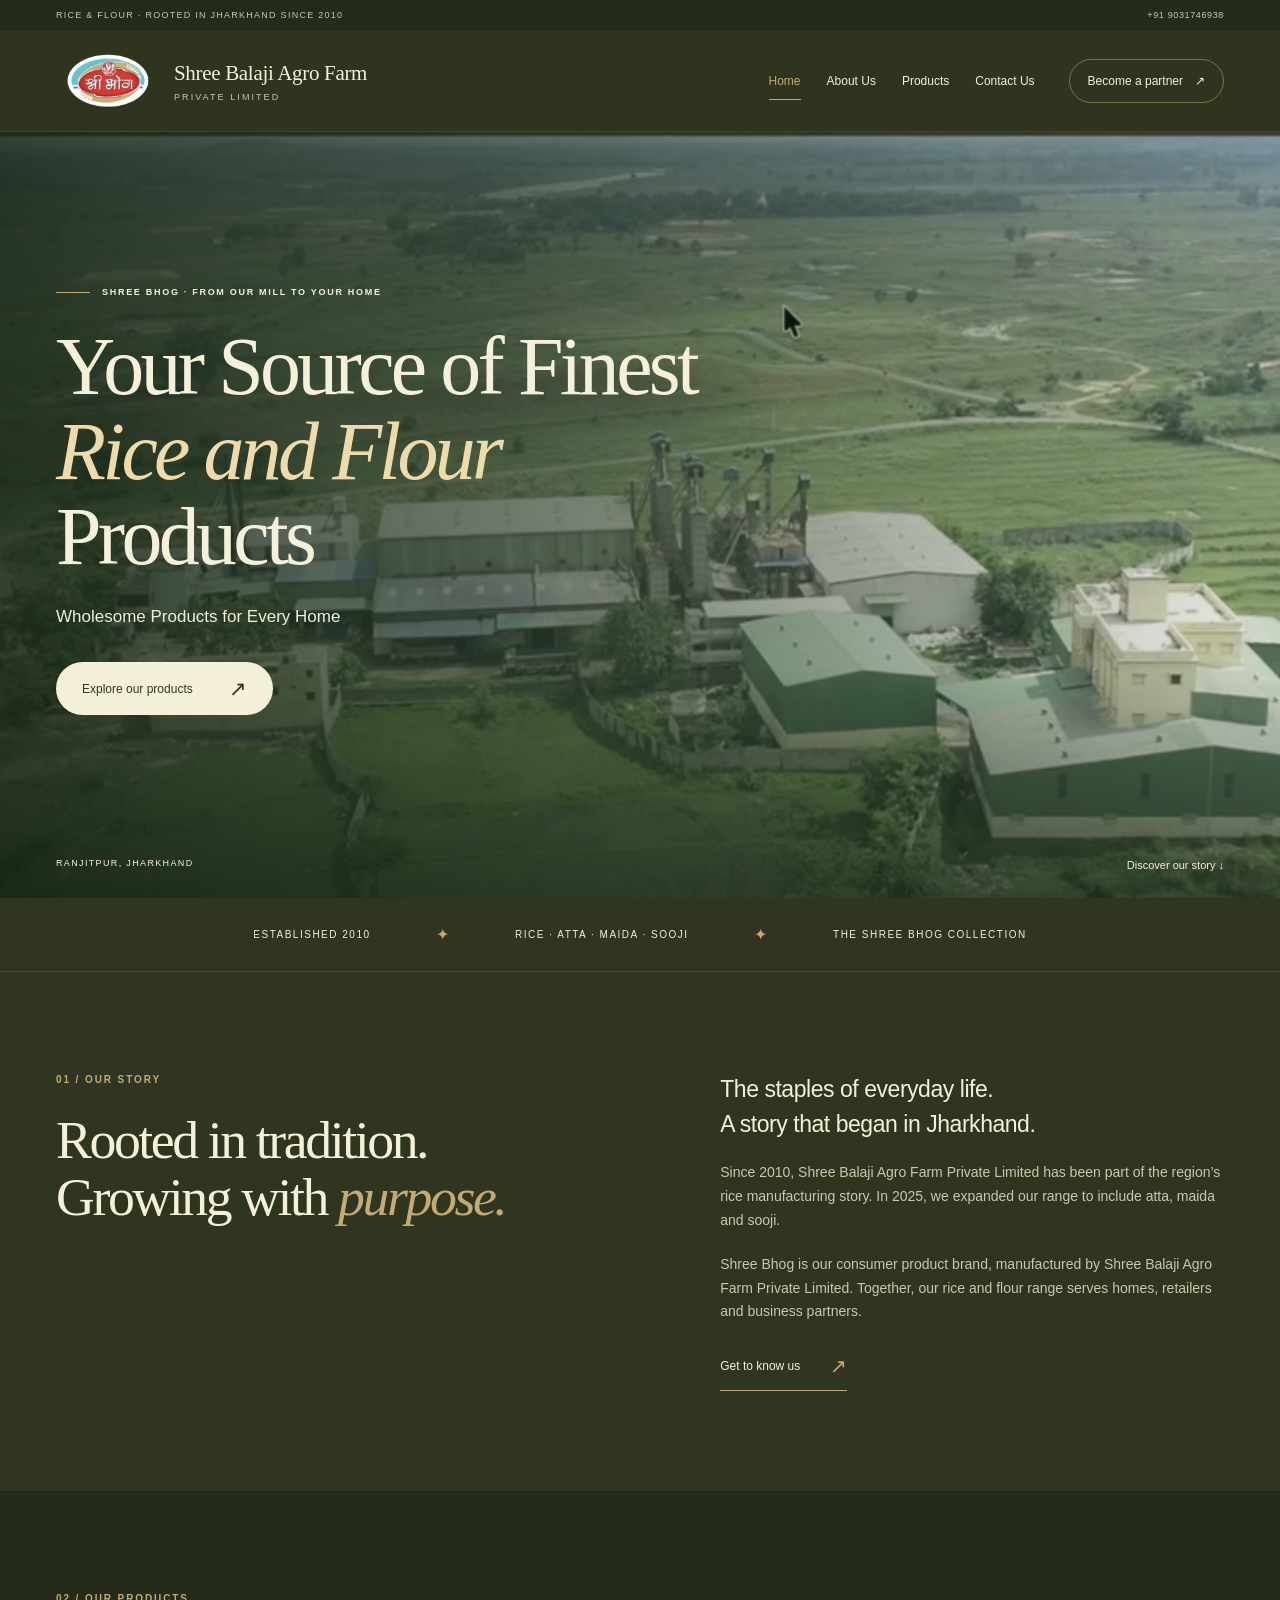
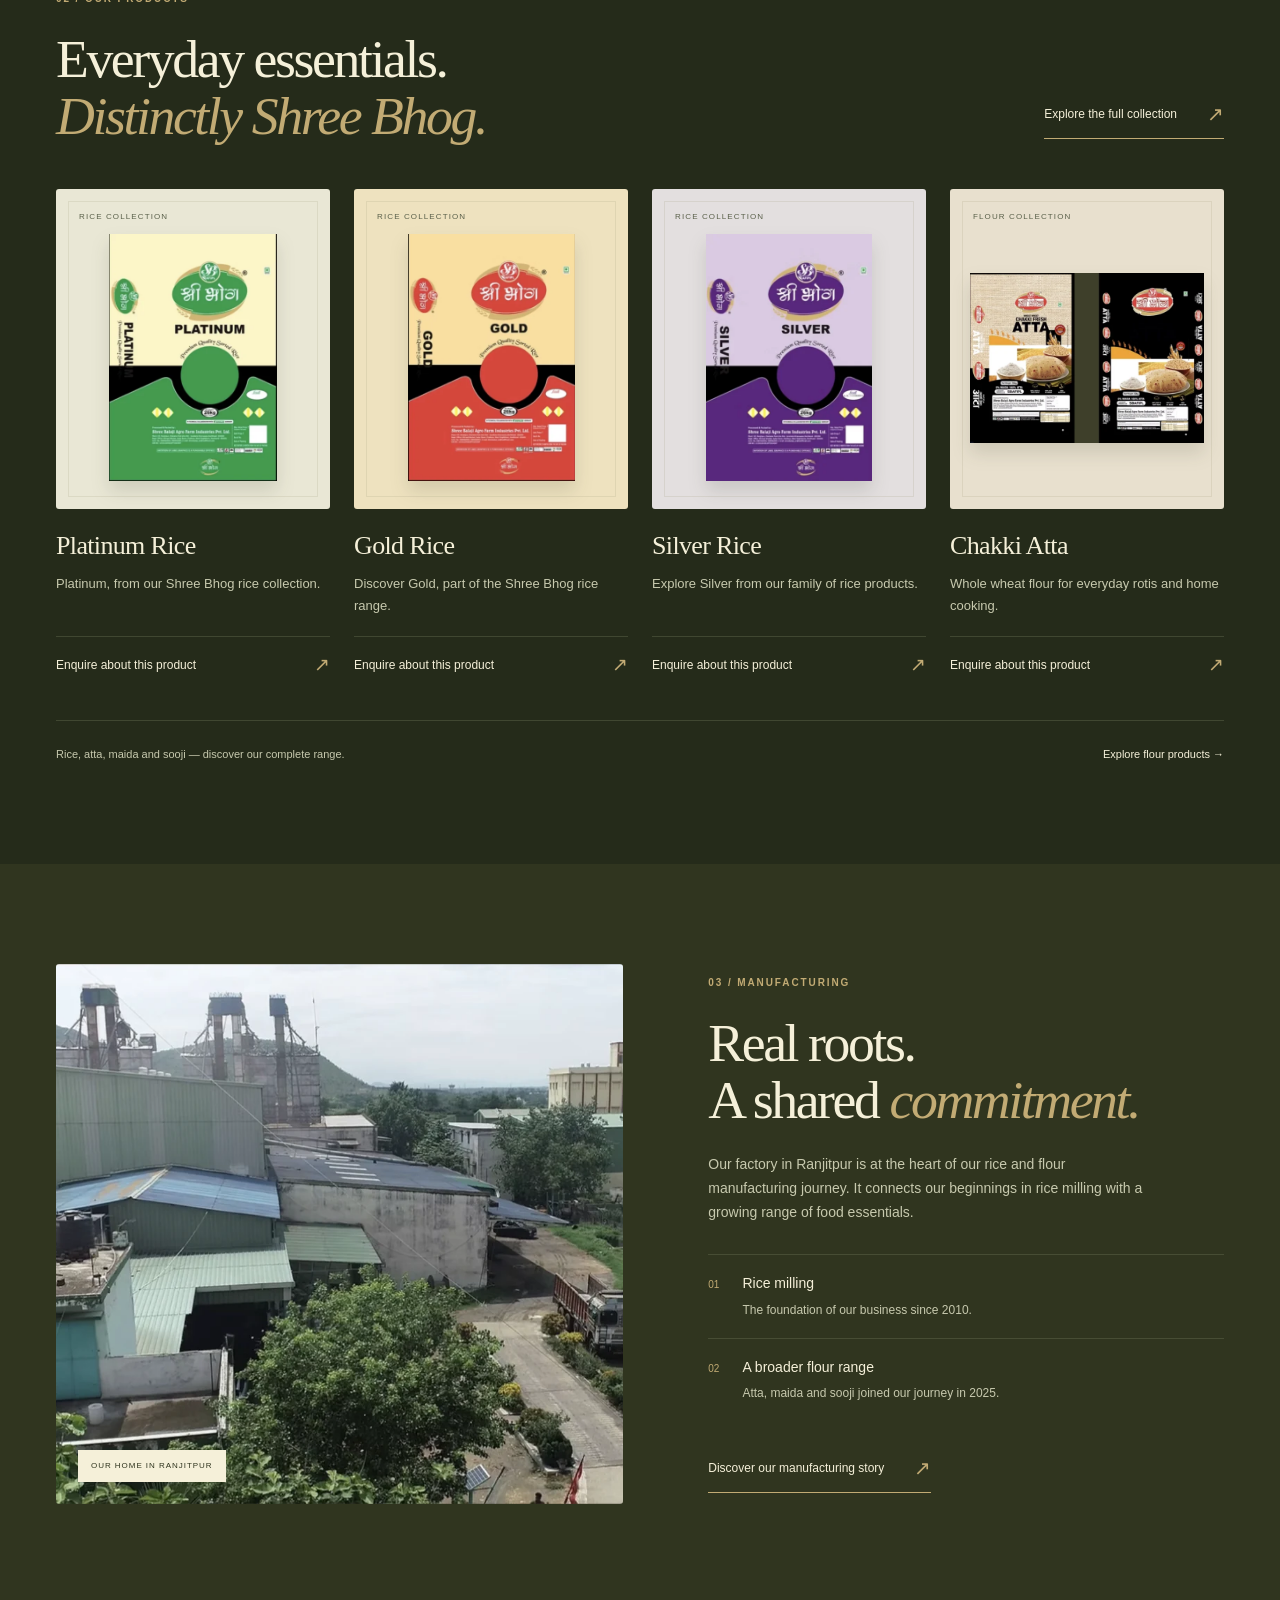
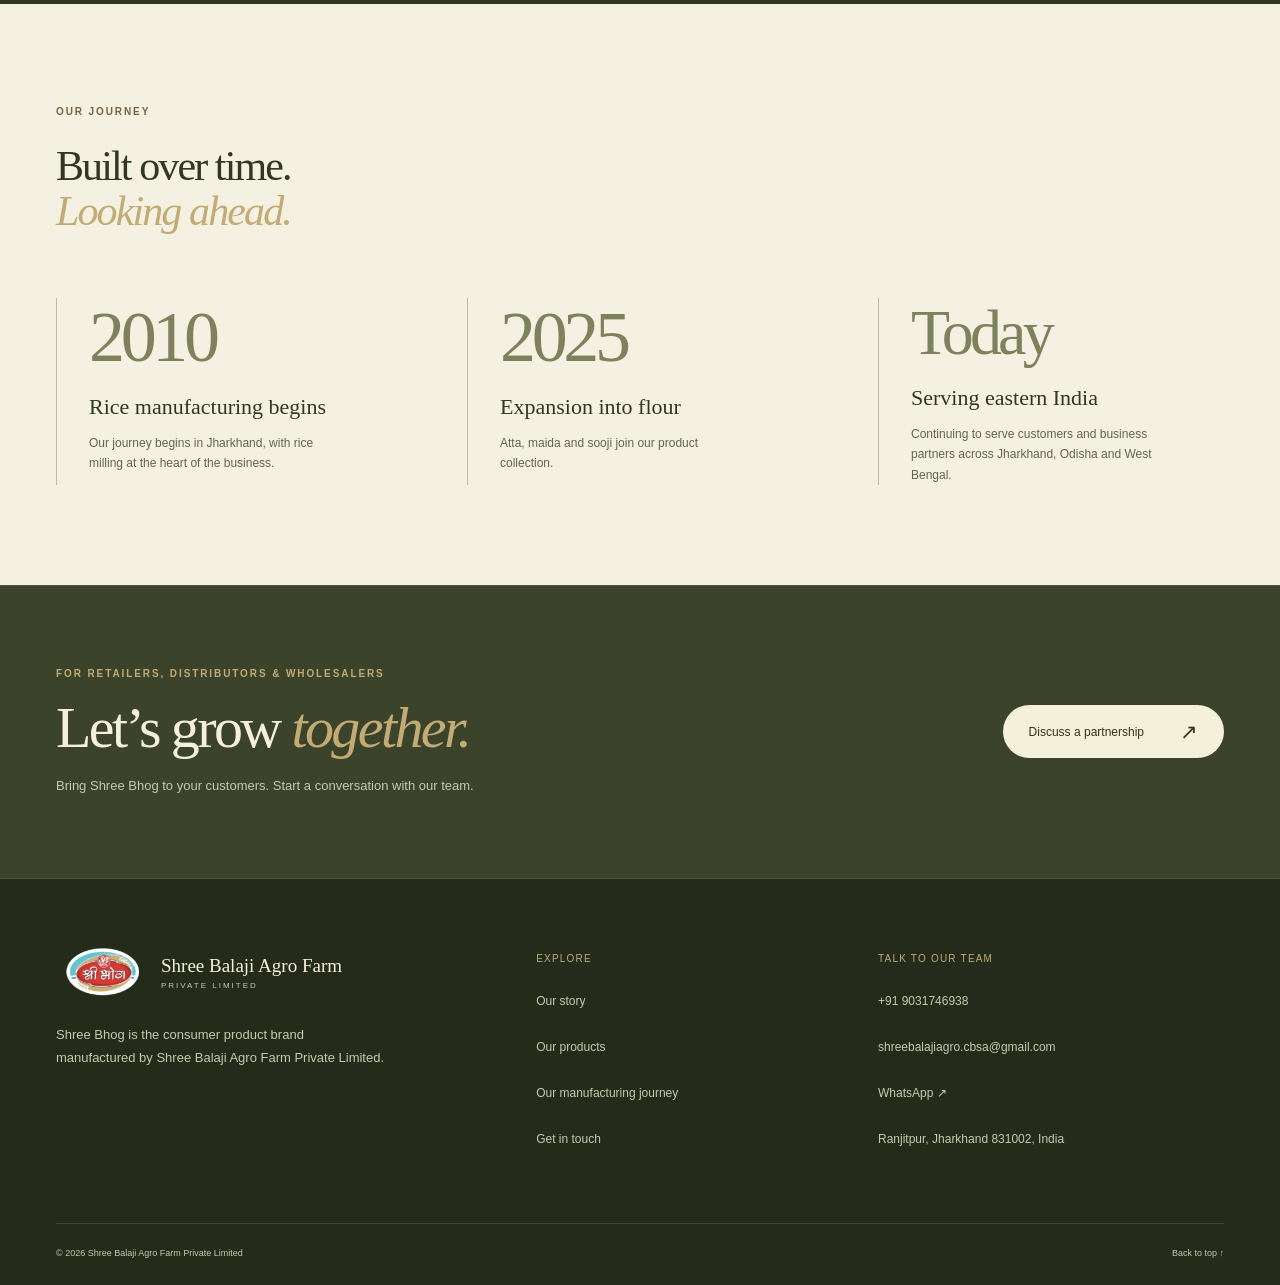
==== commit fac81120: "Refine brand presentation, catalogue, company story and contact configuration" ====
--- a/index.html
+++ b/index.html
@@ -10,24 +10,38 @@
     <meta property="og:type" content="website">
     <link rel="icon" href="assets/images/logo-600.webp" type="image/webp">
     <link rel="stylesheet" href="css/styles.css">
+    <script src="js/hero-video.js" defer></script>
     <script src="js/config.js" defer>
     </script>
     <script src="js/script.js" defer>
     </script>
+    <!-- BUSINESS_METADATA_START -->
+    <meta property="og:site_name" content="Shree Balaji Agro Farm Private Limited">
+    <meta property="og:locale" content="en_IN">
+    <meta name="twitter:card" content="summary">
+    <meta name="twitter:title" content="Shree Balaji Agro Farm Private Limited | Rice & Flour">
+    <meta name="twitter:description" content="Discover Shree Bhog rice, atta, maida and sooji from Shree Balaji Agro Farm Private Limited in Ranjitpur, Jharkhand.">
+    <script type="application/ld+json">{"@context":"https://schema.org","@type":"LocalBusiness","name":"Shree Balaji Agro Farm Private Limited","brand":{"@type":"Brand","name":"Shree Bhog"},"telephone":"+919031746938","email":"shreebalajiagro.cbsa@gmail.com","address":{"@type":"PostalAddress","streetAddress":"Ranjitpur","addressRegion":"Jharkhand","postalCode":"831002","addressCountry":"IN"},"areaServed":["Jharkhand","Odisha","West Bengal"]}</script>
+    <!-- BUSINESS_METADATA_END -->
   </head>
   <body id="top"><a class="skip-link" href="#main">Skip to content</a>
-    <div class="topbar"><span>RICE & FLOUR · ROOTED IN JHARKHAND SINCE 2010</span><a href="tel:+917061157272">+91 70611 57272</a>
+    <div class="topbar"><span>RICE & FLOUR · ROOTED IN JHARKHAND SINCE 2010</span><a data-contact-link="phone" href="tel:+919031746938"><span data-contact-text="phone">+91 9031746938</span></a>
     </div>
     <header class="site-header">
       <div class="header-inner"><a class="brand" href="index.html" aria-label="Shree Balaji Agro Farm Private Limited home"><img src="assets/images/logo-600.webp" width="91" height="55" alt="Shree Bhog"><span>Shree Balaji Agro Farm<small>PRIVATE LIMITED</small></span></a>
         <button class="menu-toggle" type="button" aria-expanded="false" aria-controls="main-nav" hidden>Menu <span aria-hidden="true">☰</span>
         </button>
-        <nav id="main-nav" aria-label="Main navigation"><a href="index.html" aria-current=page>Home</a><a href="about.html" >About Us</a><a href="products.html" >Products</a><a href="contact.html" >Contact Us</a><a class="nav-cta" href="contact.html?business=Distributor">Become a partner <span aria-hidden="true">↗</span></a>
+        <nav id="main-nav" aria-label="Main navigation"><a href="index.html" aria-current="page">Home</a><a href="about.html" >About Us</a><a href="products.html" >Products</a><a href="contact.html" >Contact Us</a><a class="nav-cta" href="contact.html?business=Distributor">Become a partner <span aria-hidden="true">↗</span></a>
         </nav>
       </div>
     </header>
     <main id="main">
       <section class="home-hero" aria-labelledby="hero-title"><img class="hero-image" src="assets/images/factory-aerial-1600.webp" srcset="assets/images/factory-aerial-800.webp 800w, assets/images/factory-aerial-1600.webp 1600w, assets/images/factory-aerial-2400.webp 2400w" sizes="(max-width: 760px) 100vw, 90vw" alt="Aerial view of the Shree Balaji Agro Farm premises in Ranjitpur" width="2612" height="774" fetchpriority=high decoding="async">
+        <video id="hero-video" class="hero-video" autoplay muted loop playsinline preload="none"
+          poster="assets/images/factory-aerial-1600.webp"
+          data-desktop-src="assets/videos/DJI_0035-hero-desktop.mp4"
+          data-mobile-src="assets/videos/DJI_0035-hero-mobile.mp4"
+          aria-hidden="true" tabindex="-1" disablepictureinpicture></video>
         <div class="hero-shade">
         </div>
         <div class="wrap hero-content">
@@ -56,7 +70,7 @@
           </p>
           <p>Since 2010, Shree Balaji Agro Farm Private Limited has been part of the region’s rice manufacturing story. In 2025, we expanded our range to include atta, maida and sooji.
           </p>
-          <p>Under the Shree Bhog name, we bring together familiar food essentials for homes, retailers and business partners.
+          <p>Shree Bhog is our consumer product brand, manufactured by Shree Balaji Agro Farm Private Limited. Together, our rice and flour range serves homes, retailers and business partners.
           </p>
           <a class="text-link" href="about.html">Get to know us <span aria-hidden="true">↗</span></a>
         </div>
@@ -74,7 +88,7 @@
           </div>
           <div class="product-grid featured">
             <article class="product-card">
-              <div class="product-art rice-platinum"><span class="product-kicker">RICE COLLECTION</span><img src="assets/images/rice-platinum-600.webp" alt="Platinum Rice original packaging artwork" width="400" height="560" loading="lazy" decoding="async">
+              <div class="product-art rice-platinum"><span class="product-kicker">RICE COLLECTION</span><img src="assets/images/rice-platinum-600.webp" alt="Platinum Rice original packaging artwork" width="382" height="560" loading="lazy" decoding="async">
               </div>
               <div class="product-body">
                 <h3>Platinum Rice
@@ -85,7 +99,7 @@
               </div>
             </article>
             <article class="product-card">
-              <div class="product-art rice-gold"><span class="product-kicker">RICE COLLECTION</span><img src="assets/images/rice-gold-600.webp" alt="Gold Rice original packaging artwork" width="400" height="560" loading="lazy" decoding="async">
+              <div class="product-art rice-gold"><span class="product-kicker">RICE COLLECTION</span><img src="assets/images/rice-gold-600.webp" alt="Gold Rice original packaging artwork" width="380" height="562" loading="lazy" decoding="async">
               </div>
               <div class="product-body">
                 <h3>Gold Rice
@@ -96,7 +110,7 @@
               </div>
             </article>
             <article class="product-card">
-              <div class="product-art rice-silver"><span class="product-kicker">RICE COLLECTION</span><img src="assets/images/rice-silver-600.webp" alt="Silver Rice original packaging artwork" width="400" height="560" loading="lazy" decoding="async">
+              <div class="product-art rice-silver"><span class="product-kicker">RICE COLLECTION</span><img src="assets/images/rice-silver-600.webp" alt="Silver Rice original packaging artwork" width="376" height="560" loading="lazy" decoding="async">
               </div>
               <div class="product-body">
                 <h3>Silver Rice
@@ -107,7 +121,7 @@
               </div>
             </article>
             <article class="product-card">
-              <div class="product-art atta-chakki"><span class="product-kicker">FLOUR COLLECTION</span><img src="assets/images/atta-chakki-600.webp" alt="Chakki Atta original packaging artwork" width="400" height="560" loading="lazy" decoding="async">
+              <div class="product-art atta-chakki"><span class="product-kicker">FLOUR COLLECTION</span><img src="assets/images/atta-chakki-600.webp" alt="Chakki Atta original packaging artwork" width="600" height="436" loading="lazy" decoding="async">
               </div>
               <div class="product-body">
                 <h3>Chakki Atta
@@ -145,26 +159,12 @@
           <a class="text-link" href="about.html#manufacturing">Discover our manufacturing story <span aria-hidden="true">↗</span></a>
         </div>
       </section>
-      <section class="milestones section">
+      <section class="milestones section" aria-labelledby="journey-title">
         <div class="wrap">
-          <div>
-            <p class="eyebrow">04 / OUR JOURNEY
-            </p>
-            <h2>Built over time.<br><em>Looking ahead.</em>
-            </h2>
-          </div>
-          <div class="milestone"><span>2010</span>
-            <h3>Our beginning in rice
-            </h3>
-            <p>Established in Jharkhand, with rice milling at the heart of our operations.
-            </p>
-          </div>
-          <div class="milestone"><span>2025</span>
-            <h3>A new chapter in flour
-            </h3>
-            <p>Our range expanded to include atta, maida and sooji.
-            </p>
-          </div>
+          <div><p class="eyebrow">OUR JOURNEY</p><h2 id="journey-title">Built over time.<br><em>Looking ahead.</em></h2></div>
+          <div class="milestone"><span>2010</span><h3>Rice manufacturing begins</h3><p>Our journey begins in Jharkhand, with rice milling at the heart of the business.</p></div>
+          <div class="milestone"><span>2025</span><h3>Expansion into flour</h3><p>Atta, maida and sooji join our product collection.</p></div>
+          <div class="milestone"><span class="today">Today</span><h3>Serving eastern India</h3><p>Continuing to serve customers and business partners across Jharkhand, Odisha and West Bengal.</p></div>
         </div>
       </section>
       <section class="partner-band">
@@ -184,7 +184,7 @@
     <footer class="site-footer">
       <div class="wrap footer-grid">
         <div class="footer-brand"><a class="brand" href="index.html"><img src="assets/images/logo-600.webp" width="91" height="55" alt="Shree Bhog"><span>Shree Balaji Agro Farm<small>PRIVATE LIMITED</small></span></a>
-          <p>Wholesome products.<br>For every home.
+          <p>Shree Bhog is the consumer product brand manufactured by Shree Balaji Agro Farm Private Limited.
           </p>
         </div>
         <div>
@@ -195,11 +195,11 @@
         <div>
           <h2>Talk to our team
           </h2>
-          <a href="tel:+917061157272">+91 7061157272</a><a href="mailto:shreebalajiagro.cbsa@gmail.com">shreebalajiagro.cbsa@gmail.com</a><a href="https://wa.me/917061157272" target="_blank" rel="noopener noreferrer">WhatsApp <span aria-hidden="true">↗</span></a>
-          <p>Ranjitpur, Jharkhand 831002, India
-          </p>
-        </div>
-      </div>
+          <a data-contact-link="phone" href="tel:+919031746938"><span data-contact-text="phone">+91 9031746938</span></a><a data-contact-link="email" href="mailto:shreebalajiagro.cbsa@gmail.com"><span data-contact-text="email">shreebalajiagro.cbsa@gmail.com</span></a><a data-contact-link="whatsapp" href="https://wa.me/919031746938" target="_blank" rel="noopener noreferrer">WhatsApp <span aria-hidden="true">↗</span></a>
+          <p data-contact-text="address">Ranjitpur, Jharkhand 831002, India</p>
+        </div>
+      </div>
+      <!-- SOCIAL_LINKS_START --><nav class="wrap social-links" aria-label="Official social media" hidden></nav><!-- SOCIAL_LINKS_END -->
       <div class="wrap footer-bottom"><span>© <span data-year>2026</span> Shree Balaji Agro Farm Private Limited</span><a href="#top">Back to top ↑</a>
       </div>
     </footer>
--- a/css/styles.css
+++ b/css/styles.css
@@ -1611,3 +1611,88 @@
 .site-footer .footer-grid > div:not(.footer-brand) > a {
   padding-block:7px;
 }
+
+/* Homepage video: layout, text and the existing olive overlay stay unchanged. */
+.home-hero > .hero-image { z-index:-4; }
+.hero-video {
+  position:absolute;
+  inset:0;
+  width:100%;
+  height:100%;
+  object-fit:cover;
+  object-position:50% 56%;
+  z-index:-3;
+  opacity:0;
+  pointer-events:none;
+  transition:opacity .4s ease;
+}
+.hero-video.is-playing { opacity:1; }
+@media (max-width:760px) {
+  .hero-video { object-position:58% center; }
+}
+@media (prefers-reduced-motion:reduce) {
+  .hero-video { display:none; transition:none; }
+}
+
+/* Final refinement: preserve the established layout and visual identity. */
+.site-header .brand { gap:18px; }
+.site-header .brand img { width:100px; height:62px; }
+.site-header .brand > span { font-size:21px; letter-spacing:-.015em; }
+.site-header .brand small { font-size:9px; margin-top:3px; letter-spacing:.23em; }
+#main-nav { gap:26px; }
+#main-nav > a { min-height:44px; display:flex; align-items:center; }
+.site-header .header-inner { gap:26px; }
+.footer-brand > p { font:13px/1.8 var(--sans); color:var(--muted); max-width:330px; margin-top:22px; }
+.site-footer .footer-grid > div:not(.footer-brand) > a { min-height:44px; margin-block:2px; }
+.social-links { display:flex; gap:24px; padding-bottom:22px; font-size:12px; }
+.social-links a { padding-block:10px; }
+.section-intro { max-width:750px; font-size:15px; color:var(--muted); margin-top:26px; line-height:1.8; }
+.values .section-intro { color:#626650; }
+.milestones .wrap { grid-template-columns:repeat(3,minmax(0,1fr)); }
+.milestones .wrap > div:first-child { grid-column:1/-1; }
+.milestone .today { font-size:64px; }
+.operations .values-grid p { color:var(--muted); }
+.operations .values-grid span { color:var(--gold); }
+.operations .values-grid article { border-color:var(--line); }
+.product-body p { font-size:13px; }
+.product-enquiry { font-size:12px; line-height:1.5; }
+.contact-details .contact-detail strong { line-height:1.7; }
+.enquiry-form label:not(.consent) { font-size:12px; }
+input, select, textarea { scroll-margin-top:140px; }
+@media(max-width:1100px) and (min-width:1001px) {
+  .site-header .brand img { width:88px; }
+  .site-header .brand > span { font-size:18px; }
+  #main-nav { gap:17px; }
+}
+@media(max-width:1000px) {
+  .footer-brand { display:block; }
+  .footer-brand > p { max-width:560px; }
+  #main-nav { gap:5px; }
+  .milestone .today { font-size:58px; }
+}
+@media(max-width:760px) {
+  .site-header .brand img { width:78px; height:52px; }
+  .site-header .brand { gap:14px; flex:1; min-width:0; }
+  .site-header .brand > span { font-size:18px; }
+  .site-header .brand small { font-size:8px; }
+  .site-header .header-inner { gap:0; }
+  #main-nav .nav-cta { justify-content:center; }
+  .milestones .wrap { grid-template-columns:1fr; gap:28px; }
+  .milestone { padding-left:22px; }
+  .milestone > span, .milestone .today { font-size:56px; }
+  .milestone p { max-width:none; font-size:13px; }
+  .footer-brand > p { display:block; font-size:13px; }
+  .product-body p { font-size:12px; }
+  .product-enquiry { font-size:11px; }
+  .enquiry-form input:not([type=checkbox]), .enquiry-form select, .enquiry-form textarea { font-size:16px; }
+  .consent { font-size:12px; }
+  .section-intro { font-size:14px; }
+}
+@media(max-width:440px) {
+  .site-header .brand img { width:62px; height:45px; }
+  .site-header .brand { gap:10px; }
+  .site-header .brand > span { font-size:15px; max-width:145px; }
+  .site-header .brand small { font-size:7px; letter-spacing:.15em; }
+  .product-enquiry { font-size:10px; }
+  .product-body h3 { font-size:23px; }
+}
